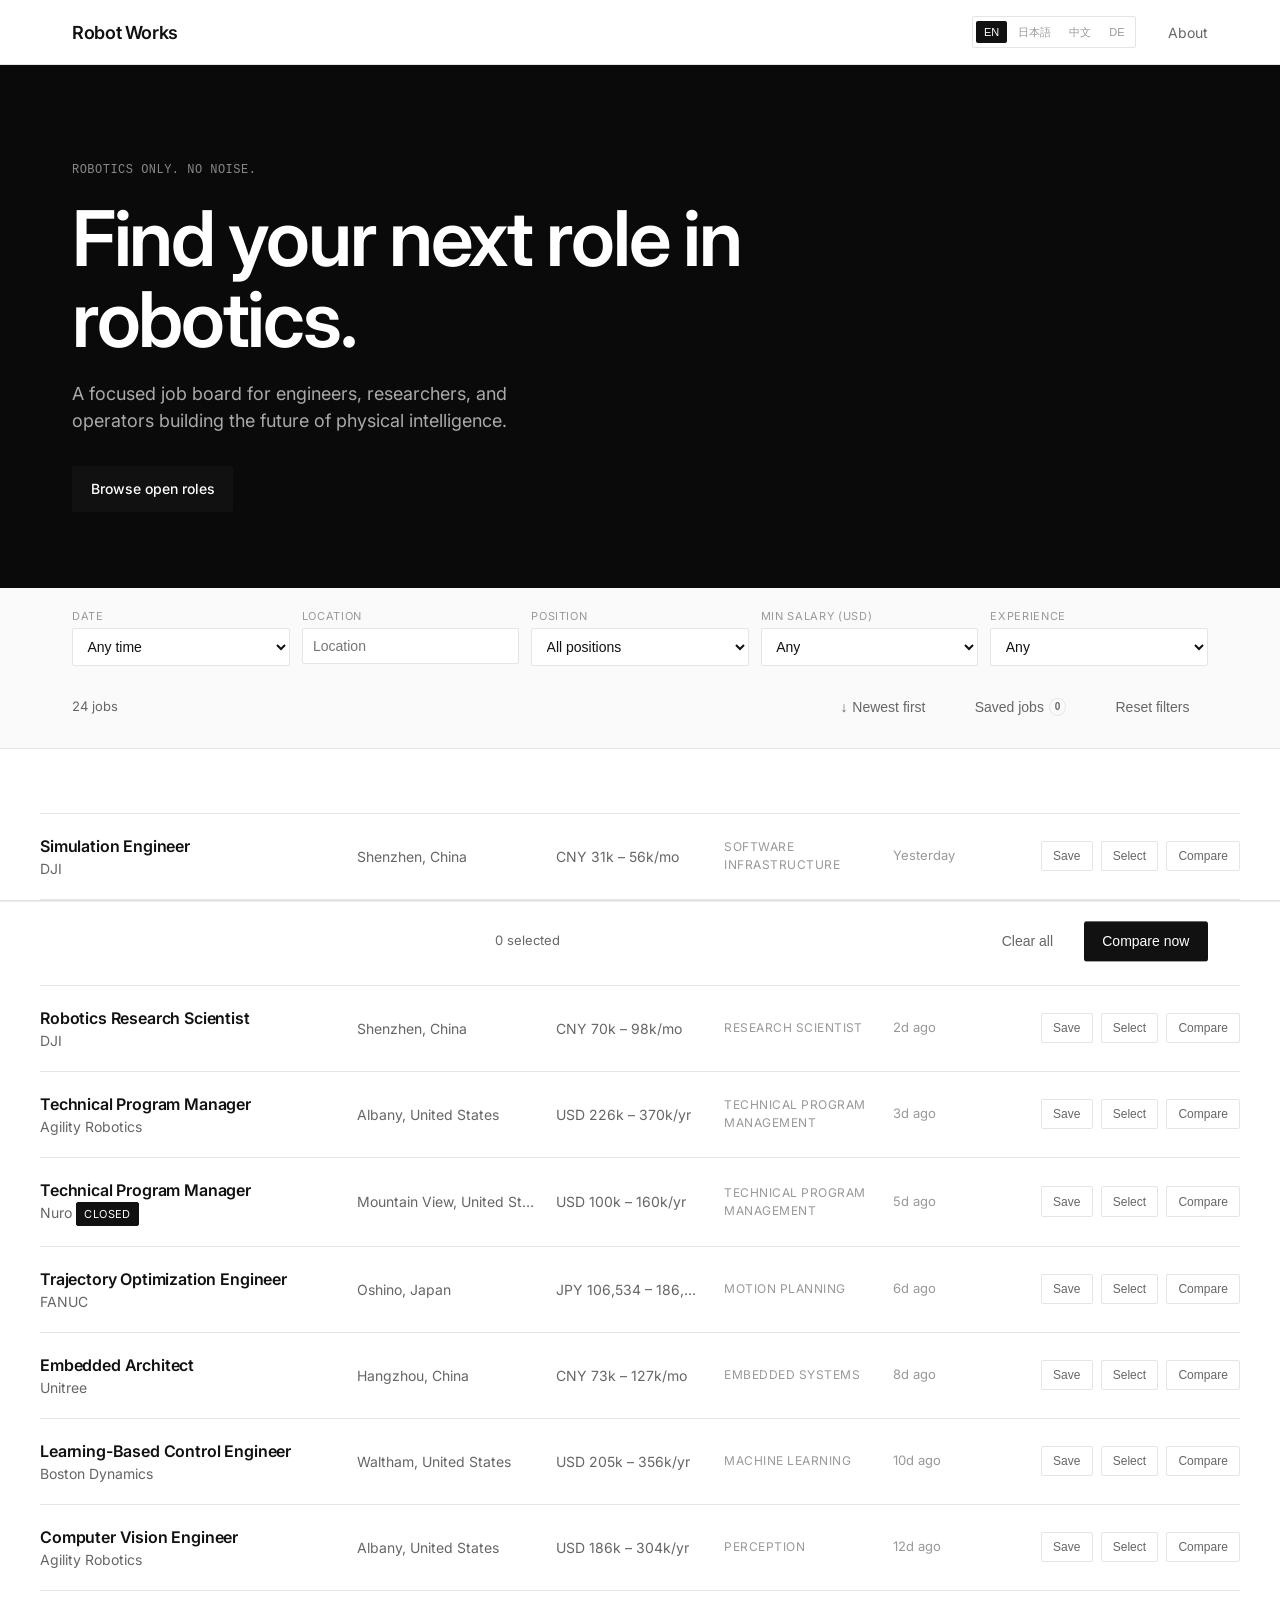
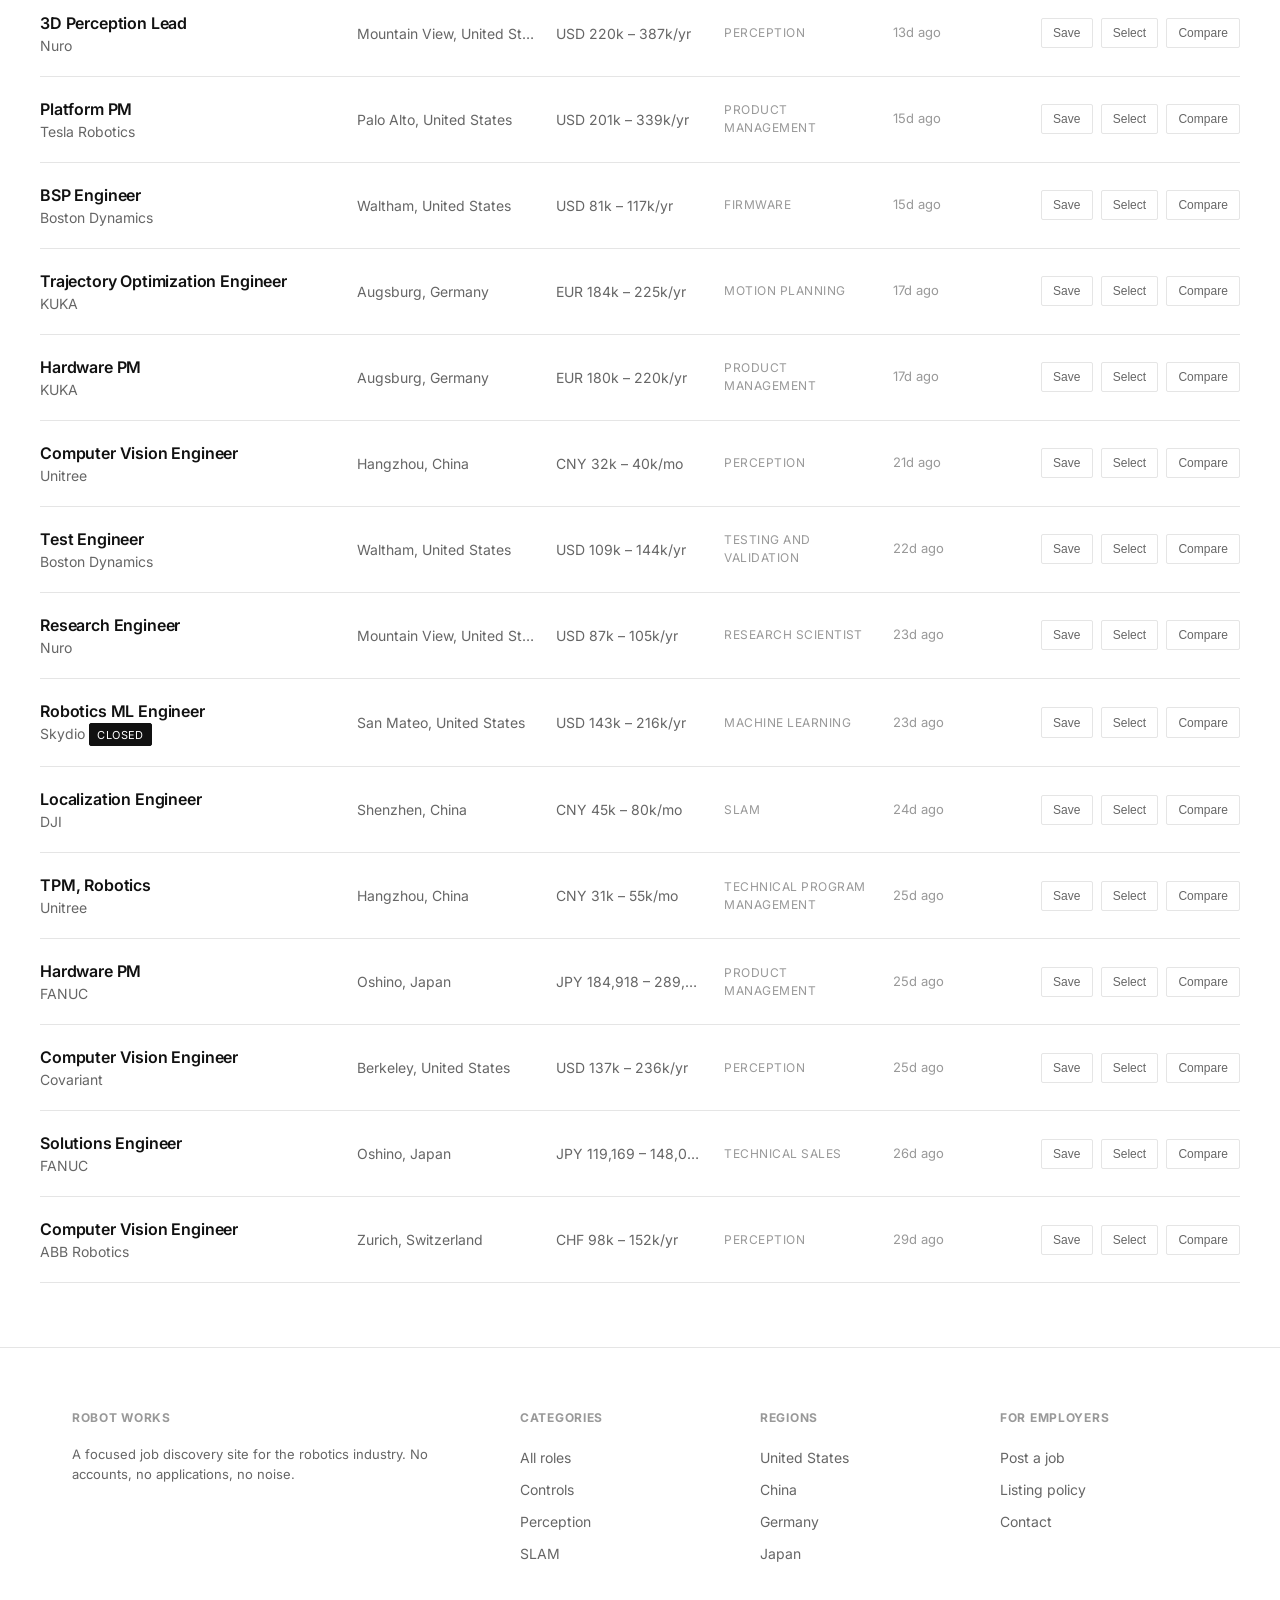
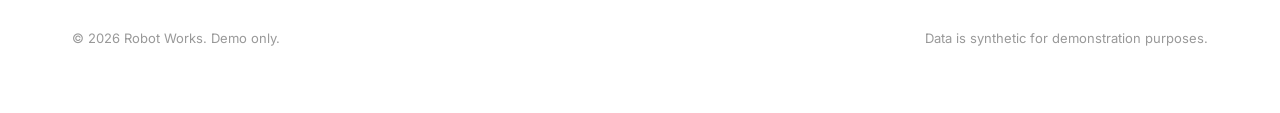
==== index.html @ b1ba4704 "Robot industry job board demo: home, detail, compare pages (EN/JA/ZH/DE)" ====
<!DOCTYPE html>
<html lang="en"><head>
  <meta charset="UTF-8">
  <meta name="viewport" content="width=device-width, initial-scale=1.0">
  <title>Robot Works — Robotics Industry Job Board</title>
  <meta name="description" content="Find and compare open roles across robotics companies and research labs.">
  <link rel="preconnect" href="https://fonts.googleapis.com">
  <link rel="preconnect" href="https://fonts.gstatic.com" crossorigin="">
  <link href="https://fonts.googleapis.com/css2?family=Inter:wght@400;500;600&amp;display=swap" rel="stylesheet">
  <link rel="stylesheet" href="css/style.css">
</head>
<body data-page="home">
  <header class="header">
    <div class="container">
      <a href="index.html" class="logo">Robot Works</a>
      <nav class="nav">
        <div class="lang-switcher">
          <button class="lang-btn active" data-lang="en">EN</button>
          <button class="lang-btn" data-lang="ja">日本語</button>
          <button class="lang-btn" data-lang="zh">中文</button>
          <button class="lang-btn" data-lang="de">DE</button>
        </div>
        <a href="compare.html" class="compare-chip hidden" id="compare-chip" title="Compare selected jobs">
          <span data-i18n="nav_compare">nav_compare</span> <span class="count">0</span>
        </a>
        <a href="#footer" class="nav-link" data-i18n="nav_about">About</a>
      </nav>
    </div>
  </header>

  <section class="hero">
    <div class="container">
      <div class="hero-content" style="position: relative;">
        <p class="hero-eyebrow text-mono" data-i18n="hero_eyebrow">hero_eyebrow</p>
        <h1 class="hero-title" data-i18n="hero_title">hero_title</h1>
        <p class="hero-body" data-i18n="hero_body">hero_body</p>
        <a href="#list" class="btn btn-primary" data-i18n="hero_cta">hero_cta</a>
      </div>
    </div>
  </section>

  <section class="search-bar">
    <div class="container">
      <div class="search-row">
        <div class="filter">
          <label for="filter-date" data-i18n="filter_date">filter_date</label>
          <select id="filter-date">
            <option value="" data-i18n="date_any">date_any</option>
            <option value="week" data-i18n="date_week">date_week</option>
            <option value="month" data-i18n="date_month">date_month</option>
          </select>
        </div>
        <div class="filter">
          <label for="filter-location" data-i18n="filter_location">filter_location</label>
          <input type="text" id="filter-location" data-i18n-ph="filter_location" placeholder="Location">
        </div>
        <div class="filter">
          <label for="filter-position" data-i18n="filter_position">filter_position</label>
          <select id="filter-position">
            <option value="" data-i18n="pos_all">pos_all</option>
            <option value="Mechanical Engineering">Mechanical Engineering</option>
            <option value="Electrical Engineering">Electrical Engineering</option>
            <option value="Embedded Systems">Embedded Systems</option>
            <option value="Firmware">Firmware</option>
            <option value="Controls">Controls</option>
            <option value="Motion Planning">Motion Planning</option>
            <option value="SLAM">SLAM</option>
            <option value="Perception">Perception</option>
            <option value="Machine Learning">Machine Learning</option>
            <option value="Software Infrastructure">Software Infrastructure</option>
            <option value="Product Management">Product Management</option>
            <option value="Technical Program Management">Technical Program Management</option>
            <option value="Operations">Operations</option>
            <option value="Testing and Validation">Testing and Validation</option>
            <option value="Technical Sales">Technical Sales</option>
            <option value="Research Scientist">Research Scientist</option>
          </select>
        </div>
        <div class="filter">
          <label for="filter-salary" data-i18n="filter_salary">filter_salary</label>
          <select id="filter-salary">
            <option value="" data-i18n="sal_any">sal_any</option>
            <option value="80000">80k+</option>
            <option value="120000">120k+</option>
            <option value="180000">180k+</option>
            <option value="220000">220k+</option>
          </select>
        </div>
        <div class="filter">
          <label for="filter-yoe" data-i18n="filter_yoe">filter_yoe</label>
          <select id="filter-yoe">
            <option value="" data-i18n="yoe_any">yoe_any</option>
            <option value="0–2" data-i18n="yoe_02">yoe_02</option>
            <option value="3–5" data-i18n="yoe_35">yoe_35</option>
            <option value="6–10" data-i18n="yoe_610">yoe_610</option>
            <option value="10+" data-i18n="yoe_10p">yoe_10p</option>
          </select>
        </div>
      </div>
      <div class="search-meta">
        <div class="active-filters">
          <span id="results-count">24 jobs</span>
          <span id="active-filter-count" class="text-tertiary"></span>
        </div>
        <div class="search-actions">
          <button class="btn btn-ghost sort-toggle" id="sort-toggle" title="Toggle sort order">
            <span id="sort-icon">↓</span> <span id="sort-label" data-i18n="sort_newest">sort_newest</span>
          </button>
          <button class="btn btn-ghost" id="saved-toggle">
            <span data-i18n="saved_toggle">saved_toggle</span> <span class="saved-count">0</span>
          </button>
          <button class="btn btn-ghost" id="reset-filters" data-i18n="reset_filters">reset_filters</button>
        </div>
      </div>
    </div>
  </section>

  <main id="list" class="container section">
    <div id="job-list" class="job-list">
    <article class="job-row" data-id="job-6">
      <div class="job-main">
        <a href="detail.html?id=job-6" class="job-title">Test Operations Lead</a>
        <div class="job-company">Unitree</div>
      </div>
      <div class="job-cell">Hangzhou, China</div>
      <div class="job-cell">CNY 68k – 89k/mo</div>
      <div class="job-category">Operations</div>
      <div class="job-date">Yesterday</div>
      <div class="job-actions">
        <button class="action-btn save-btn " data-id="job-6">Save</button>
        <button class="action-btn select-btn " data-id="job-6">Select</button>
        <button class="action-btn compare-btn" data-id="job-6">Compare</button>
      </div>
    </article>
    <article class="job-row" data-id="job-13">
      <div class="job-main">
        <a href="detail.html?id=job-13" class="job-title">Firmware Engineer</a>
        <div class="job-company">ABB Robotics</div>
      </div>
      <div class="job-cell">Zurich, Switzerland</div>
      <div class="job-cell">CHF 162k – 279k/yr</div>
      <div class="job-category">Firmware</div>
      <div class="job-date">Yesterday</div>
      <div class="job-actions">
        <button class="action-btn save-btn " data-id="job-13">Save</button>
        <button class="action-btn select-btn " data-id="job-13">Select</button>
        <button class="action-btn compare-btn" data-id="job-13">Compare</button>
      </div>
    </article>
    <article class="job-row" data-id="job-17">
      <div class="job-main">
        <a href="detail.html?id=job-17" class="job-title">MPC Engineer</a>
        <div class="job-company">Unitree</div>
      </div>
      <div class="job-cell">Hangzhou, China</div>
      <div class="job-cell">CNY 35k – 51k/mo</div>
      <div class="job-category">Controls</div>
      <div class="job-date">Yesterday</div>
      <div class="job-actions">
        <button class="action-btn save-btn " data-id="job-17">Save</button>
        <button class="action-btn select-btn " data-id="job-17">Select</button>
        <button class="action-btn compare-btn" data-id="job-17">Compare</button>
      </div>
    </article>
    <article class="job-row" data-id="job-5">
      <div class="job-main">
        <a href="detail.html?id=job-5" class="job-title">Robotics Infrastructure Engineer</a>
        <div class="job-company">Boston Dynamics</div>
      </div>
      <div class="job-cell">Waltham, United States</div>
      <div class="job-cell">USD 124k – 191k/yr</div>
      <div class="job-category">Software Infrastructure</div>
      <div class="job-date">2d ago</div>
      <div class="job-actions">
        <button class="action-btn save-btn " data-id="job-5">Save</button>
        <button class="action-btn select-btn " data-id="job-5">Select</button>
        <button class="action-btn compare-btn" data-id="job-5">Compare</button>
      </div>
    </article>
    <article class="job-row" data-id="job-2">
      <div class="job-main">
        <a href="detail.html?id=job-2" class="job-title">Technical Account Manager</a>
        <div class="job-company">Tesla Robotics</div>
      </div>
      <div class="job-cell">Palo Alto, United States</div>
      <div class="job-cell">USD 112k – 191k/yr</div>
      <div class="job-category">Technical Sales</div>
      <div class="job-date">4d ago</div>
      <div class="job-actions">
        <button class="action-btn save-btn " data-id="job-2">Save</button>
        <button class="action-btn select-btn " data-id="job-2">Select</button>
        <button class="action-btn compare-btn" data-id="job-2">Compare</button>
      </div>
    </article>
    <article class="job-row" data-id="job-15">
      <div class="job-main">
        <a href="detail.html?id=job-15" class="job-title">Motion Planning Engineer</a>
        <div class="job-company">Skydio</div>
      </div>
      <div class="job-cell">San Mateo, United States</div>
      <div class="job-cell">USD 86k – 126k/yr</div>
      <div class="job-category">Motion Planning</div>
      <div class="job-date">8d ago</div>
      <div class="job-actions">
        <button class="action-btn save-btn " data-id="job-15">Save</button>
        <button class="action-btn select-btn " data-id="job-15">Select</button>
        <button class="action-btn compare-btn" data-id="job-15">Compare</button>
      </div>
    </article>
    <article class="job-row" data-id="job-16">
      <div class="job-main">
        <a href="detail.html?id=job-16" class="job-title">Firmware Engineer</a>
        <div class="job-company">Tesla Robotics</div>
      </div>
      <div class="job-cell">Palo Alto, United States</div>
      <div class="job-cell">USD 204k – 281k/yr</div>
      <div class="job-category">Firmware</div>
      <div class="job-date">8d ago</div>
      <div class="job-actions">
        <button class="action-btn save-btn " data-id="job-16">Save</button>
        <button class="action-btn select-btn " data-id="job-16">Select</button>
        <button class="action-btn compare-btn" data-id="job-16">Compare</button>
      </div>
    </article>
    <article class="job-row" data-id="job-4">
      <div class="job-main">
        <a href="detail.html?id=job-4" class="job-title">Learning-Based Control Engineer</a>
        <div class="job-company">Skydio</div>
      </div>
      <div class="job-cell">San Mateo, United States</div>
      <div class="job-cell">USD 164k – 282k/yr</div>
      <div class="job-category">Machine Learning</div>
      <div class="job-date">9d ago</div>
      <div class="job-actions">
        <button class="action-btn save-btn " data-id="job-4">Save</button>
        <button class="action-btn select-btn " data-id="job-4">Select</button>
        <button class="action-btn compare-btn" data-id="job-4">Compare</button>
      </div>
    </article>
    <article class="job-row" data-id="job-19">
      <div class="job-main">
        <a href="detail.html?id=job-19" class="job-title">Actuator Engineer</a>
        <div class="job-company">FANUC</div>
      </div>
      <div class="job-cell">Oshino, Japan</div>
      <div class="job-cell">JPY 159,486 – 200,849/yr</div>
      <div class="job-category">Mechanical Engineering</div>
      <div class="job-date">10d ago</div>
      <div class="job-actions">
        <button class="action-btn save-btn " data-id="job-19">Save</button>
        <button class="action-btn select-btn " data-id="job-19">Select</button>
        <button class="action-btn compare-btn" data-id="job-19">Compare</button>
      </div>
    </article>
    <article class="job-row" data-id="job-1">
      <div class="job-main">
        <a href="detail.html?id=job-1" class="job-title">Power Electronics Engineer</a>
        <div class="job-company">DJI</div>
      </div>
      <div class="job-cell">Shenzhen, China</div>
      <div class="job-cell">CNY 48k – 75k/mo</div>
      <div class="job-category">Electrical Engineering</div>
      <div class="job-date">11d ago</div>
      <div class="job-actions">
        <button class="action-btn save-btn " data-id="job-1">Save</button>
        <button class="action-btn select-btn " data-id="job-1">Select</button>
        <button class="action-btn compare-btn" data-id="job-1">Compare</button>
      </div>
    </article>
    <article class="job-row" data-id="job-11">
      <div class="job-main">
        <a href="detail.html?id=job-11" class="job-title">RTOS Engineer</a>
        <div class="job-company">Tesla Robotics</div>
      </div>
      <div class="job-cell">Palo Alto, United States</div>
      <div class="job-cell">USD 225k – 289k/yr</div>
      <div class="job-category">Embedded Systems</div>
      <div class="job-date">11d ago</div>
      <div class="job-actions">
        <button class="action-btn save-btn " data-id="job-11">Save</button>
        <button class="action-btn select-btn " data-id="job-11">Select</button>
        <button class="action-btn compare-btn" data-id="job-11">Compare</button>
      </div>
    </article>
    <article class="job-row" data-id="job-12">
      <div class="job-main">
        <a href="detail.html?id=job-12" class="job-title">TPM, Robotics</a>
        <div class="job-company">ABB Robotics</div>
      </div>
      <div class="job-cell">Zurich, Switzerland</div>
      <div class="job-cell">CHF 109k – 167k/yr</div>
      <div class="job-category">Technical Program Management</div>
      <div class="job-date">11d ago</div>
      <div class="job-actions">
        <button class="action-btn save-btn " data-id="job-12">Save</button>
        <button class="action-btn select-btn " data-id="job-12">Select</button>
        <button class="action-btn compare-btn" data-id="job-12">Compare</button>
      </div>
    </article>
    <article class="job-row" data-id="job-8">
      <div class="job-main">
        <a href="detail.html?id=job-8" class="job-title">Solutions Engineer</a>
        <div class="job-company">Tesla Robotics</div>
      </div>
      <div class="job-cell">Palo Alto, United States</div>
      <div class="job-cell">USD 150k – 224k/yr</div>
      <div class="job-category">Technical Sales</div>
      <div class="job-date">12d ago</div>
      <div class="job-actions">
        <button class="action-btn save-btn " data-id="job-8">Save</button>
        <button class="action-btn select-btn " data-id="job-8">Select</button>
        <button class="action-btn compare-btn" data-id="job-8">Compare</button>
      </div>
    </article>
    <article class="job-row" data-id="job-18">
      <div class="job-main">
        <a href="detail.html?id=job-18" class="job-title">Firmware Engineer</a>
        <div class="job-company">Tesla Robotics</div>
      </div>
      <div class="job-cell">Palo Alto, United States</div>
      <div class="job-cell">USD 173k – 255k/yr</div>
      <div class="job-category">Firmware</div>
      <div class="job-date">16d ago</div>
      <div class="job-actions">
        <button class="action-btn save-btn " data-id="job-18">Save</button>
        <button class="action-btn select-btn " data-id="job-18">Select</button>
        <button class="action-btn compare-btn" data-id="job-18">Compare</button>
      </div>
    </article>
    <article class="job-row" data-id="job-3">
      <div class="job-main">
        <a href="detail.html?id=job-3" class="job-title">Motion Planning Engineer</a>
        <div class="job-company">Boston Dynamics</div>
      </div>
      <div class="job-cell">Waltham, United States</div>
      <div class="job-cell">USD 210k – 321k/yr</div>
      <div class="job-category">Motion Planning</div>
      <div class="job-date">18d ago</div>
      <div class="job-actions">
        <button class="action-btn save-btn " data-id="job-3">Save</button>
        <button class="action-btn select-btn " data-id="job-3">Select</button>
        <button class="action-btn compare-btn" data-id="job-3">Compare</button>
      </div>
    </article>
    <article class="job-row" data-id="job-24">
      <div class="job-main">
        <a href="detail.html?id=job-24" class="job-title">Test Engineer</a>
        <div class="job-company">Boston Dynamics</div>
      </div>
      <div class="job-cell">Waltham, United States</div>
      <div class="job-cell">USD 231k – 349k/yr</div>
      <div class="job-category">Testing and Validation</div>
      <div class="job-date">18d ago</div>
      <div class="job-actions">
        <button class="action-btn save-btn " data-id="job-24">Save</button>
        <button class="action-btn select-btn " data-id="job-24">Select</button>
        <button class="action-btn compare-btn" data-id="job-24">Compare</button>
      </div>
    </article>
    <article class="job-row" data-id="job-9">
      <div class="job-main">
        <a href="detail.html?id=job-9" class="job-title">Simulation Engineer</a>
        <div class="job-company">DJI</div>
      </div>
      <div class="job-cell">Shenzhen, China</div>
      <div class="job-cell">CNY 66k – 95k/mo</div>
      <div class="job-category">Software Infrastructure</div>
      <div class="job-date">20d ago</div>
      <div class="job-actions">
        <button class="action-btn save-btn " data-id="job-9">Save</button>
        <button class="action-btn select-btn " data-id="job-9">Select</button>
        <button class="action-btn compare-btn" data-id="job-9">Compare</button>
      </div>
    </article>
    <article class="job-row" data-id="job-10">
      <div class="job-main">
        <a href="detail.html?id=job-10" class="job-title">TPM, Robotics</a>
        <div class="job-company">KUKA</div>
      </div>
      <div class="job-cell">Augsburg, Germany</div>
      <div class="job-cell">EUR 214k – 328k/yr</div>
      <div class="job-category">Technical Program Management</div>
      <div class="job-date">20d ago</div>
      <div class="job-actions">
        <button class="action-btn save-btn " data-id="job-10">Save</button>
        <button class="action-btn select-btn " data-id="job-10">Select</button>
        <button class="action-btn compare-btn" data-id="job-10">Compare</button>
      </div>
    </article>
    <article class="job-row" data-id="job-7">
      <div class="job-main">
        <a href="detail.html?id=job-7" class="job-title">Power Electronics Engineer</a>
        <div class="job-company">Covariant</div>
      </div>
      <div class="job-cell">Berkeley, United States</div>
      <div class="job-cell">USD 106k – 132k/yr</div>
      <div class="job-category">Electrical Engineering</div>
      <div class="job-date">22d ago</div>
      <div class="job-actions">
        <button class="action-btn save-btn " data-id="job-7">Save</button>
        <button class="action-btn select-btn " data-id="job-7">Select</button>
        <button class="action-btn compare-btn" data-id="job-7">Compare</button>
      </div>
    </article>
    <article class="job-row" data-id="job-23">
      <div class="job-main">
        <a href="detail.html?id=job-23" class="job-title">Electrical Engineer</a>
        <div class="job-company">Figure AI</div>
      </div>
      <div class="job-cell">Sunnyvale, United States</div>
      <div class="job-cell">USD 203k – 279k/yr</div>
      <div class="job-category">Electrical Engineering</div>
      <div class="job-date">22d ago</div>
      <div class="job-actions">
        <button class="action-btn save-btn " data-id="job-23">Save</button>
        <button class="action-btn select-btn " data-id="job-23">Select</button>
        <button class="action-btn compare-btn" data-id="job-23">Compare</button>
      </div>
    </article>
    <article class="job-row" data-id="job-14">
      <div class="job-main">
        <a href="detail.html?id=job-14" class="job-title">Electrical Engineer</a>
        <div class="job-company">Nuro</div>
      </div>
      <div class="job-cell">Mountain View, United States</div>
      <div class="job-cell">USD 94k – 124k/yr</div>
      <div class="job-category">Electrical Engineering</div>
      <div class="job-date">25d ago</div>
      <div class="job-actions">
        <button class="action-btn save-btn " data-id="job-14">Save</button>
        <button class="action-btn select-btn " data-id="job-14">Select</button>
        <button class="action-btn compare-btn" data-id="job-14">Compare</button>
      </div>
    </article>
    <article class="job-row" data-id="job-21">
      <div class="job-main">
        <a href="detail.html?id=job-21" class="job-title">Test Engineer</a>
        <div class="job-company">Skydio</div>
      </div>
      <div class="job-cell">San Mateo, United States</div>
      <div class="job-cell">USD 155k – 222k/yr</div>
      <div class="job-category">Testing and Validation</div>
      <div class="job-date">25d ago</div>
      <div class="job-actions">
        <button class="action-btn save-btn " data-id="job-21">Save</button>
        <button class="action-btn select-btn " data-id="job-21">Select</button>
        <button class="action-btn compare-btn" data-id="job-21">Compare</button>
      </div>
    </article>
    <article class="job-row" data-id="job-22">
      <div class="job-main">
        <a href="detail.html?id=job-22" class="job-title">Path Planning Lead</a>
        <div class="job-company">Unitree</div>
      </div>
      <div class="job-cell">Hangzhou, China</div>
      <div class="job-cell">CNY 78k – 120k/mo</div>
      <div class="job-category">Motion Planning</div>
      <div class="job-date">27d ago</div>
      <div class="job-actions">
        <button class="action-btn save-btn " data-id="job-22">Save</button>
        <button class="action-btn select-btn " data-id="job-22">Select</button>
        <button class="action-btn compare-btn" data-id="job-22">Compare</button>
      </div>
    </article>
    <article class="job-row" data-id="job-20">
      <div class="job-main">
        <a href="detail.html?id=job-20" class="job-title">Robotics ML Engineer</a>
        <div class="job-company">ABB Robotics <span class="badge badge-closed">Closed</span></div>
      </div>
      <div class="job-cell">Zurich, Switzerland</div>
      <div class="job-cell">CHF 108k – 183k/yr</div>
      <div class="job-category">Machine Learning</div>
      <div class="job-date">29d ago</div>
      <div class="job-actions">
        <button class="action-btn save-btn " data-id="job-20">Save</button>
        <button class="action-btn select-btn " data-id="job-20">Select</button>
        <button class="action-btn compare-btn" data-id="job-20">Compare</button>
      </div>
    </article></div>
  </main>

  <button class="back-to-top visible" id="back-to-top" data-i18n="back_to_top" title="Back to top" style="font-size: 12px;">back_to_top</button>

  <div class="compare-bar" id="compare-bar">
    <div class="container">
      <div class="compare-thumbs"></div>
      <span class="compare-count text-small text-secondary">0 selected</span>
      <div class="compare-bar-actions">
        <button class="btn btn-ghost compare-clear" data-i18n="compare_clear">compare_clear</button>
        <button class="btn btn-primary compare-open" data-i18n="compare_open">compare_open</button>
      </div>
    </div>
  </div>

  <footer class="footer" id="footer">
    <div class="container">
      <div class="footer-grid">
        <div class="footer-col">
          <h4>Robot Works</h4>
          <p class="text-secondary text-small" data-i18n="footer_about">footer_about</p>
        </div>
        <div class="footer-col">
          <h4 data-i18n="footer_categories">footer_categories</h4>
          <ul>
            <li><a href="index.html" data-i18n="footer_allroles" style="position: relative;">footer_allroles</a></li>
            <li><a href="?position=Controls">Controls</a></li>
            <li><a href="?position=Perception">Perception</a></li>
            <li><a href="?position=SLAM">SLAM</a></li>
          </ul>
        </div>
        <div class="footer-col">
          <h4 data-i18n="footer_regions">footer_regions</h4>
          <ul>
            <li><a href="?location=United%20States">United States</a></li>
            <li><a href="?location=China">China</a></li>
            <li><a href="?location=Germany">Germany</a></li>
            <li><a href="?location=Japan">Japan</a></li>
          </ul>
        </div>
        <div class="footer-col">
          <h4 data-i18n="footer_employers">footer_employers</h4>
          <ul>
            <li><a href="mailto:hello@robotworks.example.com" data-i18n="footer_postjob">footer_postjob</a></li>
            <li><a href="#" data-i18n="footer_policy">footer_policy</a></li>
            <li><a href="#" data-i18n="footer_contact">footer_contact</a></li>
          </ul>
        </div>
      </div>
      <div class="footer-bottom" style="position: relative;">
        <span data-i18n="footer_demo">footer_demo</span>
        <span data-i18n="footer_data">footer_data</span>
      </div>
    </div>
  </footer>

  <script src="js/app.js"></script>



</body></html>
---- css/style.css ----
/* Robot Industry Job Board — Figure AI inspired, black/white/gray minimal */

:root {
  --bg: #ffffff;
  --surface: #fafafa;
  --ink: #111111;
  --ink-secondary: #666666;
  --ink-tertiary: #999999;
  --border: #e5e5e5;
  --border-strong: #d0d0d0;
  --radius: 2px;
  --max-width: 1200px;
  --space-xs: 0.5rem;
  --space-sm: 0.75rem;
  --space-md: 1.25rem;
  --space-lg: 2rem;
  --space-xl: 4rem;
  --space-2xl: 6rem;
}

* {
  box-sizing: border-box;
  margin: 0;
  padding: 0;
}

html {
  scroll-behavior: smooth;
}

body {
  font-family: Inter, -apple-system, BlinkMacSystemFont, "Segoe UI", Roboto, sans-serif;
  background: var(--bg);
  color: var(--ink);
  line-height: 1.5;
  -webkit-font-smoothing: antialiased;
}

a {
  color: inherit;
  text-decoration: none;
}

img {
  max-width: 100%;
  display: block;
}

/* Typography */

h1, h2, h3, h4 {
  letter-spacing: -0.03em;
  line-height: 1.05;
}

.text-secondary { color: var(--ink-secondary); }
.text-tertiary { color: var(--ink-tertiary); }
.text-small { font-size: 0.8125rem; }
.text-mono {
  font-family: "SF Mono", Monaco, "Courier New", monospace;
  font-size: 0.75rem;
  letter-spacing: 0.04em;
  text-transform: uppercase;
}

/* Layout */

.container {
  width: 100%;
  max-width: var(--max-width);
  margin: 0 auto;
  padding: 0 var(--space-lg);
}

.section {
  padding: var(--space-xl) 0;
}

.divider {
  height: 1px;
  background: var(--border);
  border: none;
}

/* Header */

.header {
  position: sticky;
  top: 0;
  z-index: 50;
  background: rgba(255, 255, 255, 0.92);
  backdrop-filter: blur(8px);
  border-bottom: 1px solid var(--border);
}

.header .container {
  display: flex;
  align-items: center;
  justify-content: space-between;
  height: 64px;
}

.logo {
  font-size: 1.125rem;
  font-weight: 600;
  letter-spacing: -0.02em;
}

.nav {
  display: flex;
  align-items: center;
  gap: var(--space-lg);
}

.nav-link {
  font-size: 0.875rem;
  color: var(--ink-secondary);
  transition: color 0.15s ease;
}

.nav-link:hover {
  color: var(--ink);
}

.compare-chip {
  display: inline-flex;
  align-items: center;
  gap: 0.35rem;
  padding: 0.35rem 0.7rem;
  border: 1px solid var(--border-strong);
  border-radius: 999px;
  font-size: 0.8125rem;
  font-weight: 500;
}

.compare-chip .count {
  display: inline-flex;
  align-items: center;
  justify-content: center;
  min-width: 1.25rem;
  height: 1.25rem;
  background: var(--ink);
  color: var(--bg);
  border-radius: 999px;
  font-size: 0.6875rem;
}

/* Hero */

.hero {
  background: #0a0a0a;
  color: #fff;
  padding: var(--space-2xl) 0 calc(var(--space-2xl) - var(--space-md));
}

.hero-content {
  max-width: 720px;
}

.hero-eyebrow {
  color: #888;
  margin-bottom: var(--space-md);
}

.hero-title {
  font-size: clamp(2.5rem, 6vw, 5rem);
  font-weight: 600;
  margin-bottom: var(--space-md);
}

.hero-body {
  font-size: 1.125rem;
  color: #aaa;
  max-width: 520px;
  margin-bottom: var(--space-lg);
}

/* Buttons */

.btn {
  display: inline-flex;
  align-items: center;
  justify-content: center;
  gap: 0.4rem;
  padding: 0.7rem 1.1rem;
  font-size: 0.875rem;
  font-weight: 500;
  border-radius: var(--radius);
  border: 1px solid transparent;
  cursor: pointer;
  transition: all 0.15s ease;
  background: transparent;
  color: var(--ink);
}

.btn-primary {
  background: var(--ink);
  color: var(--bg);
  border-color: var(--ink);
}

.btn-primary:hover {
  background: #333;
  border-color: #333;
}

.btn-outline {
  border-color: var(--border-strong);
}

.btn-outline:hover {
  border-color: var(--ink);
}

.btn-outline.active {
  background: var(--ink);
  color: var(--bg);
  border-color: var(--ink);
}

.btn-outline.active:hover {
  background: #333;
  border-color: #333;
}

.btn-ghost {
  color: var(--ink-secondary);
}

.btn-ghost:hover {
  color: var(--ink);
}

.btn-icon {
  padding: 0.5rem;
}

/* Language switcher */

.lang-switcher {
  display: flex;
  align-items: center;
  gap: 0.15rem;
  padding: 0.15rem;
  border: 1px solid var(--border);
  border-radius: var(--radius);
}

.lang-btn {
  padding: 0.3rem 0.5rem;
  font-size: 0.6875rem;
  font-weight: 500;
  border: none;
  border-radius: var(--radius);
  background: transparent;
  color: var(--ink-tertiary);
  cursor: pointer;
  transition: all 0.12s ease;
}

.lang-btn:hover {
  color: var(--ink);
}

.lang-btn.active {
  background: var(--ink);
  color: var(--bg);
}

/* Search actions */

.search-actions {
  display: flex;
  align-items: center;
  gap: var(--space-sm);
}

.sort-toggle {
  display: inline-flex;
  align-items: center;
  gap: 0.3rem;
}

#sort-icon {
  font-size: 0.875rem;
  font-weight: 600;
}

#saved-toggle {
  display: inline-flex;
  align-items: center;
  gap: 0.3rem;
}

.saved-count {
  display: inline-flex;
  align-items: center;
  justify-content: center;
  min-width: 1.1rem;
  height: 1.1rem;
  padding: 0 0.25rem;
  background: var(--surface);
  border: 1px solid var(--border);
  border-radius: 999px;
  font-size: 0.625rem;
  font-weight: 600;
}

#saved-toggle.active {
  color: var(--ink);
}

#saved-toggle.active .saved-count {
  background: var(--ink);
  color: var(--bg);
  border-color: var(--ink);
}

/* Search bar */

.search-bar {
  background: var(--surface);
  border-bottom: 1px solid var(--border);
  padding: var(--space-md) 0;
  position: sticky;
  top: 64px;
  z-index: 40;
}

.search-row {
  display: grid;
  grid-template-columns: repeat(5, 1fr);
  gap: var(--space-sm);
}

.filter {
  display: flex;
  flex-direction: column;
  gap: 0.25rem;
}

.filter label {
  font-size: 0.6875rem;
  text-transform: uppercase;
  letter-spacing: 0.06em;
  color: var(--ink-tertiary);
}

.filter input,
.filter select {
  width: 100%;
  padding: 0.55rem 0.65rem;
  font-size: 0.875rem;
  border: 1px solid var(--border);
  border-radius: var(--radius);
  background: var(--bg);
  color: var(--ink);
  outline: none;
}

.filter input:focus,
.filter select:focus {
  border-color: var(--ink);
}

.search-meta {
  display: flex;
  align-items: center;
  justify-content: space-between;
  margin-top: var(--space-md);
  font-size: 0.8125rem;
  color: var(--ink-secondary);
}

.active-filters {
  display: flex;
  align-items: center;
  gap: var(--space-sm);
}

/* Job list */

.results-header {
  display: flex;
  align-items: baseline;
  justify-content: space-between;
  padding: var(--space-lg) 0 var(--space-md);
}

.results-count {
  font-size: 0.875rem;
  color: var(--ink-secondary);
}

.job-list {
  border-top: 1px solid var(--border);
}

.job-row {
  display: grid;
  grid-template-columns: 2fr 1.2fr 1fr 1fr 0.8fr 1.4fr;
  align-items: center;
  gap: var(--space-md);
  padding: var(--space-md) 0;
  border-bottom: 1px solid var(--border);
  transition: background 0.12s ease;
}

.job-row:hover {
  background: var(--surface);
}

.job-main {
  min-width: 0;
}

.job-title {
  font-size: 1rem;
  font-weight: 600;
  letter-spacing: -0.01em;
  margin-bottom: 0.15rem;
  white-space: nowrap;
  overflow: hidden;
  text-overflow: ellipsis;
}

.job-title:hover {
  text-decoration: underline;
  text-underline-offset: 3px;
}

.job-company {
  font-size: 0.875rem;
  color: var(--ink-secondary);
}

.job-cell {
  font-size: 0.875rem;
  color: var(--ink-secondary);
  white-space: nowrap;
  overflow: hidden;
  text-overflow: ellipsis;
}

.job-category {
  font-size: 0.75rem;
  text-transform: uppercase;
  letter-spacing: 0.04em;
  color: var(--ink-tertiary);
}

.job-date {
  font-size: 0.8125rem;
  color: var(--ink-tertiary);
}

.job-actions {
  display: flex;
  align-items: center;
  justify-content: flex-end;
  gap: var(--space-xs);
}

.action-btn {
  display: inline-flex;
  align-items: center;
  justify-content: center;
  padding: 0.45rem 0.7rem;
  font-size: 0.75rem;
  font-weight: 500;
  border: 1px solid var(--border);
  border-radius: var(--radius);
  background: var(--bg);
  color: var(--ink-secondary);
  cursor: pointer;
  transition: all 0.12s ease;
}

.action-btn:hover {
  border-color: var(--ink);
  color: var(--ink);
}

.action-btn.active {
  background: var(--ink);
  color: var(--bg);
  border-color: var(--ink);
}

.badge {
  display: inline-flex;
  align-items: center;
  padding: 0.15rem 0.45rem;
  font-size: 0.6875rem;
  text-transform: uppercase;
  letter-spacing: 0.04em;
  border: 1px solid var(--border);
  border-radius: var(--radius);
  color: var(--ink-tertiary);
}

.badge-closed {
  color: #fff;
  background: var(--ink);
  border-color: var(--ink);
}

/* Empty state */

.empty-state {
  padding: var(--space-2xl) 0;
  text-align: center;
}

.empty-state h3 {
  font-size: 1.25rem;
  margin-bottom: var(--space-sm);
}

.empty-state p {
  color: var(--ink-secondary);
  margin-bottom: var(--space-md);
}

/* Back to top */

.back-to-top {
  position: fixed;
  bottom: 1.5rem;
  right: 1.5rem;
  z-index: 45;
  width: 40px;
  height: 40px;
  display: flex;
  align-items: center;
  justify-content: center;
  font-size: 1.125rem;
  font-weight: 600;
  border: 1px solid var(--border-strong);
  border-radius: var(--radius);
  background: var(--bg);
  color: var(--ink-secondary);
  cursor: pointer;
  opacity: 0;
  pointer-events: none;
  transition: all 0.2s ease;
}

.back-to-top.visible {
  opacity: 1;
  pointer-events: auto;
}

.back-to-top:hover {
  background: var(--ink);
  color: var(--bg);
  border-color: var(--ink);
}

/* Compare bar */

.compare-bar {
  position: fixed;
  left: 0;
  right: 0;
  bottom: 0;
  z-index: 60;
  background: var(--bg);
  border-top: 1px solid var(--border-strong);
  padding: var(--space-md) 0;
  transform: translateY(100%);
  transition: transform 0.25s ease;
}

.compare-bar.visible {
  transform: translateY(0);
}

.compare-bar .container {
  display: flex;
  align-items: center;
  justify-content: space-between;
  gap: var(--space-md);
}

.compare-thumbs {
  display: flex;
  align-items: center;
  gap: var(--space-xs);
}

.thumb {
  width: 40px;
  height: 40px;
  border-radius: var(--radius);
  background: var(--surface);
  border: 1px solid var(--border);
  display: flex;
  align-items: center;
  justify-content: center;
  font-size: 0.6875rem;
  font-weight: 600;
  color: var(--ink-secondary);
}

.compare-bar-actions {
  display: flex;
  align-items: center;
  gap: var(--space-sm);
}

/* Footer */

.footer {
  border-top: 1px solid var(--border);
  padding: var(--space-xl) 0;
  margin-bottom: 0;
}

.footer-grid {
  display: grid;
  grid-template-columns: 2fr repeat(3, 1fr);
  gap: var(--space-lg);
  margin-bottom: var(--space-xl);
}

.footer-col h4 {
  font-size: 0.75rem;
  text-transform: uppercase;
  letter-spacing: 0.06em;
  color: var(--ink-tertiary);
  margin-bottom: var(--space-md);
}

.footer-col ul {
  list-style: none;
}

.footer-col li + li {
  margin-top: var(--space-xs);
}

.footer-col a {
  font-size: 0.875rem;
  color: var(--ink-secondary);
  transition: color 0.15s ease;
}

.footer-col a:hover {
  color: var(--ink);
}

.footer-bottom {
  display: flex;
  align-items: center;
  justify-content: space-between;
  font-size: 0.8125rem;
  color: var(--ink-tertiary);
}

/* Detail page */

.page-header {
  padding: var(--space-lg) 0;
  border-bottom: 1px solid var(--border);
}

.detail-back-btn {
  margin-bottom: var(--space-md);
}

.back-link {
  display: inline-flex;
  align-items: center;
  gap: 0.35rem;
  font-size: 0.875rem;
  color: var(--ink-secondary);
  margin-bottom: var(--space-md);
}

.back-link:hover {
  color: var(--ink);
}

.detail-title {
  font-size: clamp(1.75rem, 4vw, 3rem);
  font-weight: 600;
  margin-bottom: var(--space-sm);
}

.detail-company {
  font-size: 1.125rem;
  color: var(--ink-secondary);
}

.detail-meta {
  display: flex;
  flex-wrap: wrap;
  gap: var(--space-md);
  margin-top: var(--space-md);
}

.detail-meta-item {
  font-size: 0.875rem;
  color: var(--ink-secondary);
}

.detail-body {
  padding: var(--space-xl) 0;
}

.detail-grid {
  display: grid;
  grid-template-columns: 2fr 1fr;
  gap: var(--space-xl);
}

.detail-description h3 {
  font-size: 1rem;
  font-weight: 600;
  margin-bottom: var(--space-md);
}

.detail-description p {
  color: var(--ink-secondary);
  margin-bottom: var(--space-md);
  max-width: 65ch;
}

.detail-description ul {
  list-style: disc;
  padding-left: 1.25rem;
  color: var(--ink-secondary);
  margin-bottom: var(--space-md);
}

.detail-description li + li {
  margin-top: 0.4rem;
}

.detail-sidebar {
  position: sticky;
  top: 100px;
  align-self: start;
}

.sidebar-card {
  border: 1px solid var(--border);
  padding: var(--space-md);
  margin-bottom: var(--space-md);
}

.sidebar-card h4 {
  font-size: 0.75rem;
  text-transform: uppercase;
  letter-spacing: 0.06em;
  color: var(--ink-tertiary);
  margin-bottom: var(--space-sm);
}

.sidebar-card .value {
  font-size: 1rem;
  font-weight: 500;
}

.apply-source {
  font-size: 0.75rem;
  color: var(--ink-tertiary);
  word-break: break-all;
  margin-top: var(--space-xs);
}

.related-jobs {
  padding: var(--space-xl) 0;
  border-top: 1px solid var(--border);
}

.related-jobs h3 {
  font-size: 1rem;
  font-weight: 600;
  margin-bottom: var(--space-md);
}

/* Compare page */

.compare-header {
  display: flex;
  align-items: center;
  justify-content: space-between;
  padding: var(--space-lg) 0 var(--space-md);
}

.compare-title {
  font-size: clamp(1.5rem, 3vw, 2.25rem);
  font-weight: 600;
}

.compare-table-wrap {
  overflow-x: auto;
  border-top: 1px solid var(--border);
  border-bottom: 1px solid var(--border);
}

.compare-table {
  width: 100%;
  min-width: 800px;
  border-collapse: collapse;
}

.compare-table th,
.compare-table td {
  padding: var(--space-md);
  text-align: left;
  border-bottom: 1px solid var(--border);
  vertical-align: top;
}

.compare-table th {
  font-weight: 500;
  background: var(--surface);
  min-width: 180px;
}

.compare-table td {
  min-width: 200px;
  border-left: 1px solid var(--border);
}

.compare-table tr:last-child th,
.compare-table tr:last-child td {
  border-bottom: none;
}

.compare-job-head {
  position: relative;
}

.compare-job-head h3 {
  font-size: 1rem;
  font-weight: 600;
  margin-bottom: 0.2rem;
}

.compare-job-head p {
  font-size: 0.8125rem;
  color: var(--ink-secondary);
}

.remove-job {
  position: absolute;
  top: 0;
  right: 0;
  width: 22px;
  height: 22px;
  display: flex;
  align-items: center;
  justify-content: center;
  border: 1px solid var(--border);
  border-radius: var(--radius);
  background: var(--bg);
  color: var(--ink-tertiary);
  cursor: pointer;
  font-size: 0.875rem;
}

.remove-job:hover {
  border-color: var(--ink);
  color: var(--ink);
}

.compare-apply {
  display: inline-block;
  margin-top: 0.5rem;
  padding: 0.4rem 0.75rem;
  font-size: 0.75rem;
  font-weight: 500;
  background: var(--ink);
  color: var(--bg);
  border-radius: var(--radius);
  transition: background 0.12s ease;
}

.compare-apply:hover {
  background: #333;
}

.tag-list {
  display: flex;
  flex-wrap: wrap;
  gap: 0.35rem;
}

.compare-empty {
  padding: var(--space-2xl) 0;
  text-align: center;
}

.compare-empty h3 {
  font-size: 1.25rem;
  margin-bottom: var(--space-sm);
}

.compare-empty p {
  color: var(--ink-secondary);
  margin-bottom: var(--space-md);
}

/* Utilities */

.hidden {
  display: none !important;
}

.mt-md { margin-top: var(--space-md); }
.mt-lg { margin-top: var(--space-lg); }

/* Responsive */

@media (max-width: 900px) {
  .search-row {
    grid-template-columns: 1fr 1fr;
  }

  .job-row {
    grid-template-columns: 1fr auto;
    gap: var(--space-sm);
    padding: var(--space-md) 0;
  }

  .job-cell,
  .job-category,
  .job-date {
    display: none;
  }

  .job-actions {
    grid-column: 2;
    grid-row: 1;
  }

  .detail-grid {
    grid-template-columns: 1fr;
  }

  .detail-sidebar {
    position: static;
  }

  .footer-grid {
    grid-template-columns: 1fr 1fr;
  }
}

@media (max-width: 600px) {
  .search-row {
    grid-template-columns: 1fr;
  }

  .hero-title {
    font-size: 2.25rem;
  }

  .compare-bar .container {
    flex-direction: column;
    align-items: stretch;
  }

  .footer-grid {
    grid-template-columns: 1fr;
  }

  .footer-bottom {
    flex-direction: column;
    align-items: flex-start;
    gap: var(--space-xs);
  }

  .search-actions {
    flex-wrap: wrap;
    gap: var(--space-xs);
  }

  .nav .lang-switcher {
    display: none;
  }
}
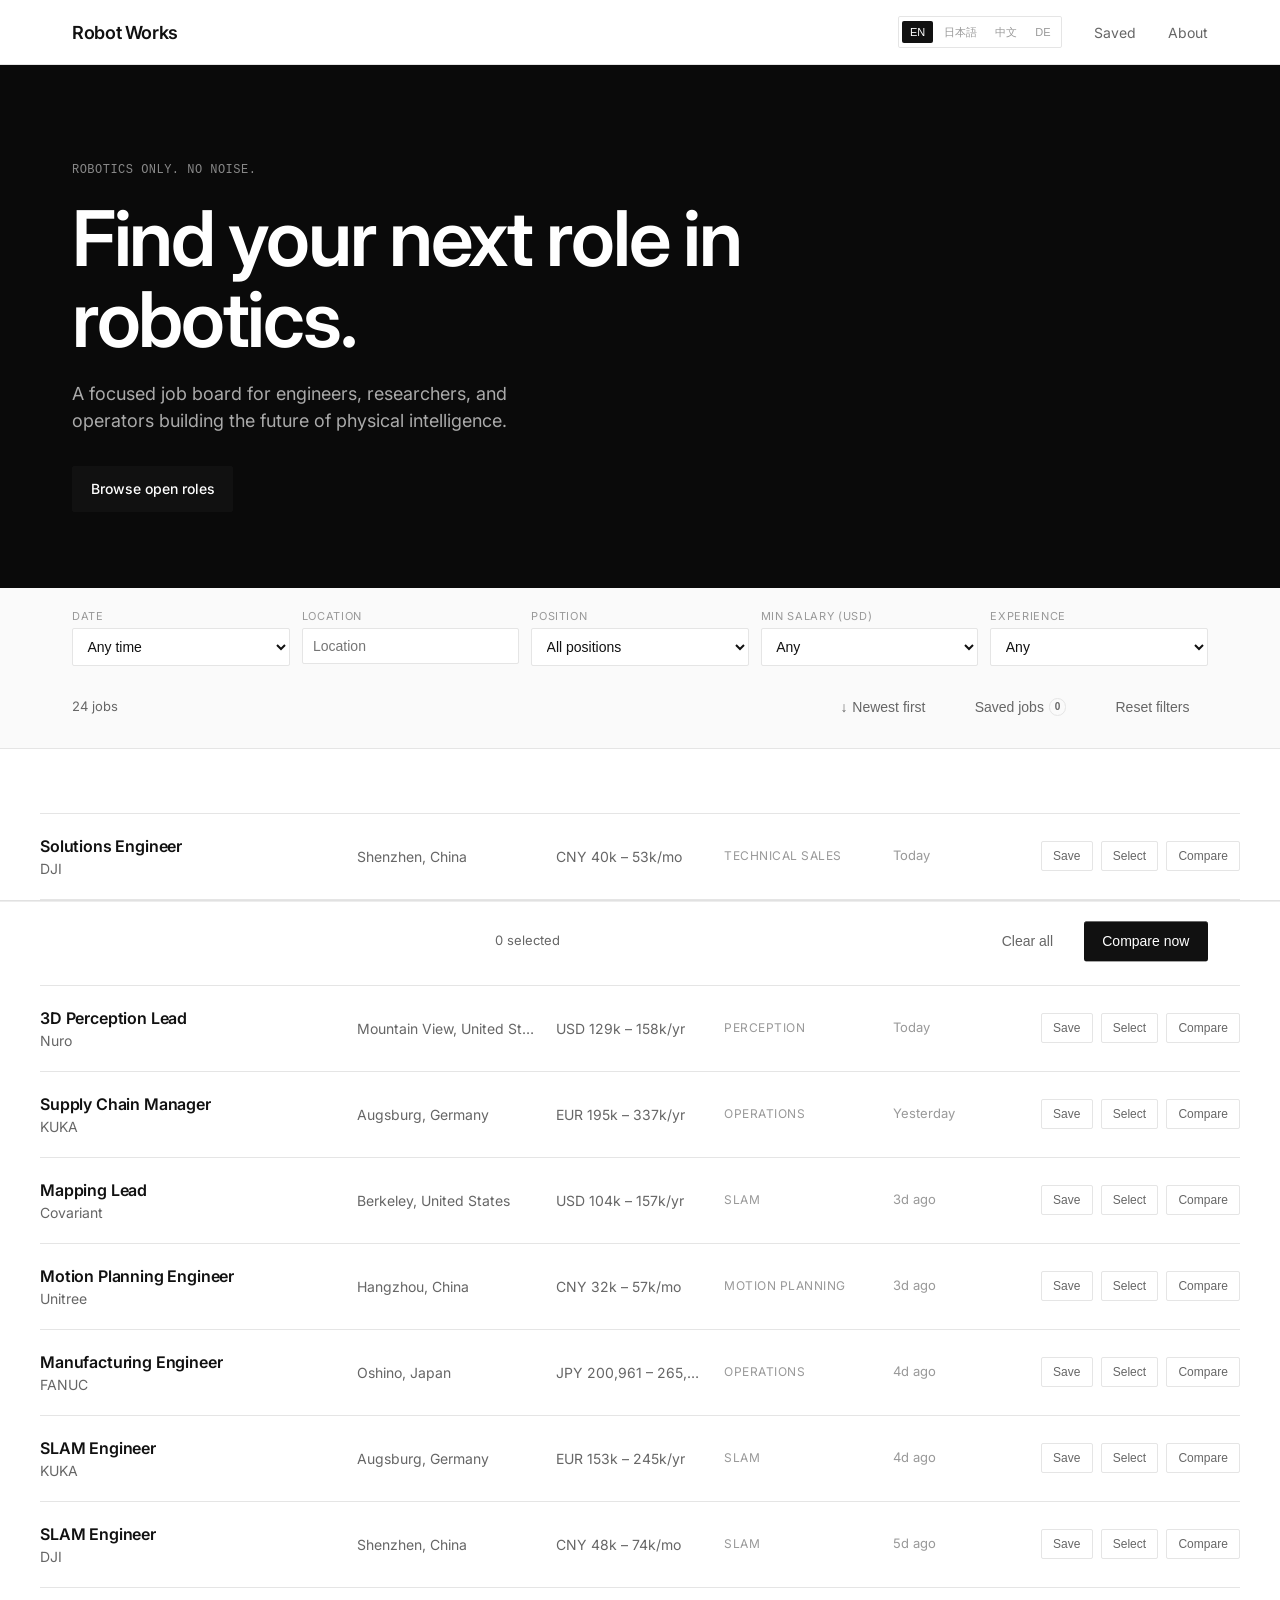
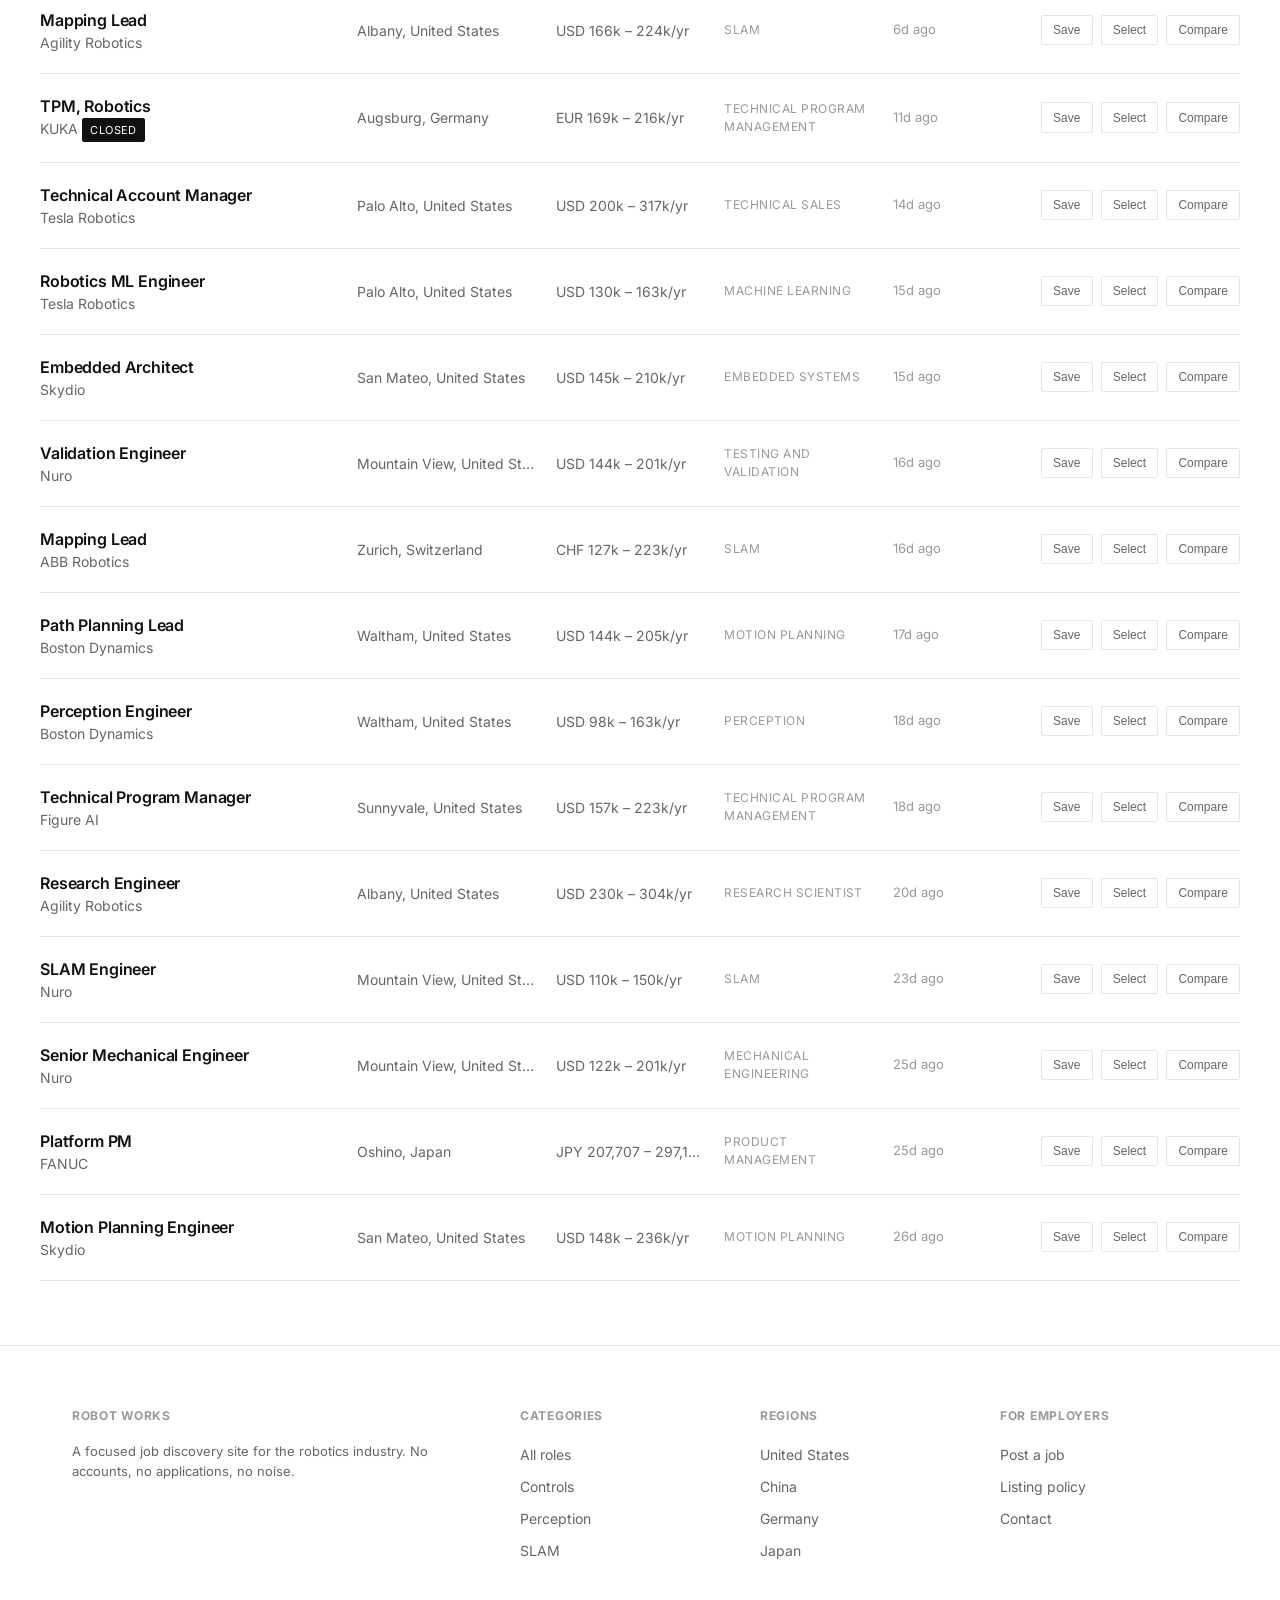
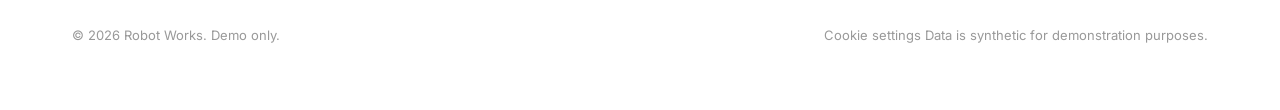
==== commit 4b7db60b: "Add analytics backend, saved page, consent banner" ====
--- a/index.html
+++ b/index.html
@@ -4,6 +4,7 @@
   <meta name="viewport" content="width=device-width, initial-scale=1.0">
   <title>Robot Works — Robotics Industry Job Board</title>
   <meta name="description" content="Find and compare open roles across robotics companies and research labs.">
+  <meta name="rb-api" content="">
   <link rel="preconnect" href="https://fonts.googleapis.com">
   <link rel="preconnect" href="https://fonts.gstatic.com" crossorigin="">
   <link href="https://fonts.googleapis.com/css2?family=Inter:wght@400;500;600&amp;display=swap" rel="stylesheet">
@@ -23,6 +24,7 @@
         <a href="compare.html" class="compare-chip hidden" id="compare-chip" title="Compare selected jobs">
           <span data-i18n="nav_compare">nav_compare</span> <span class="count">0</span>
         </a>
+        <a href="saved.html" class="nav-link" data-i18n="nav_saved">Saved</a>
         <a href="#footer" class="nav-link" data-i18n="nav_about">About</a>
       </nav>
     </div>
@@ -41,6 +43,7 @@
 
   <section class="search-bar">
     <div class="container">
+      <input type="hidden" id="filter-company" value="">
       <div class="search-row">
         <div class="filter">
           <label for="filter-date" data-i18n="filter_date">filter_date</label>
@@ -528,13 +531,15 @@
       </div>
       <div class="footer-bottom" style="position: relative;">
         <span data-i18n="footer_demo">footer_demo</span>
-        <span data-i18n="footer_data">footer_data</span>
+        <span>
+          <a href="#" data-rb-cookie data-i18n="cookie_settings">Cookie settings</a>
+          <span data-i18n="footer_data">footer_data</span>
+        </span>
       </div>
     </div>
   </footer>
 
-  <script src="js/app.js"></script>
-
-
+  <script src="js/analytics.js?v=20261029"></script>
+  <script src="js/app.js?v=20261029"></script>
 
 </body></html>
--- a/css/style.css
+++ b/css/style.css
@@ -984,3 +984,18 @@
     display: none;
   }
 }
+
+/* ── Saved page ──────────────────────────────────────── */
+.saved-hero { padding: 2rem 0 1.5rem; }
+.back-link { font-size: 0.875rem; color: var(--ink-secondary); display: inline-block; margin-bottom: 1rem; }
+.saved-title { font-size: 2.25rem; font-weight: 600; letter-spacing: -0.03em; margin-bottom: 0.5rem; }
+.saved-subtitle { font-size: 0.95rem; }
+.saved-section { margin-top: 2.5rem; }
+.saved-heading { font-size: 0.8125rem; font-family: var(--mono, monospace); letter-spacing: 0.08em; text-transform: uppercase; color: var(--ink-tertiary); margin-bottom: 1rem; padding-bottom: 0.5rem; border-bottom: 1px solid var(--border); }
+.saved-empty { font-size: 0.875rem; padding: 1rem 0; }
+
+.company-list { display: grid; grid-template-columns: repeat(auto-fill, minmax(280px, 1fr)); gap: 0.75rem; }
+.company-row { display: flex; align-items: center; justify-content: space-between; gap: 1rem; padding: 1rem 1.25rem; border: 1px solid var(--border); border-radius: 2px; background: var(--surface); }
+.company-name { font-weight: 600; font-size: 0.95rem; }
+.company-meta { margin-top: 0.25rem; }
+.company-actions { display: flex; gap: 0.5rem; flex-shrink: 0; }
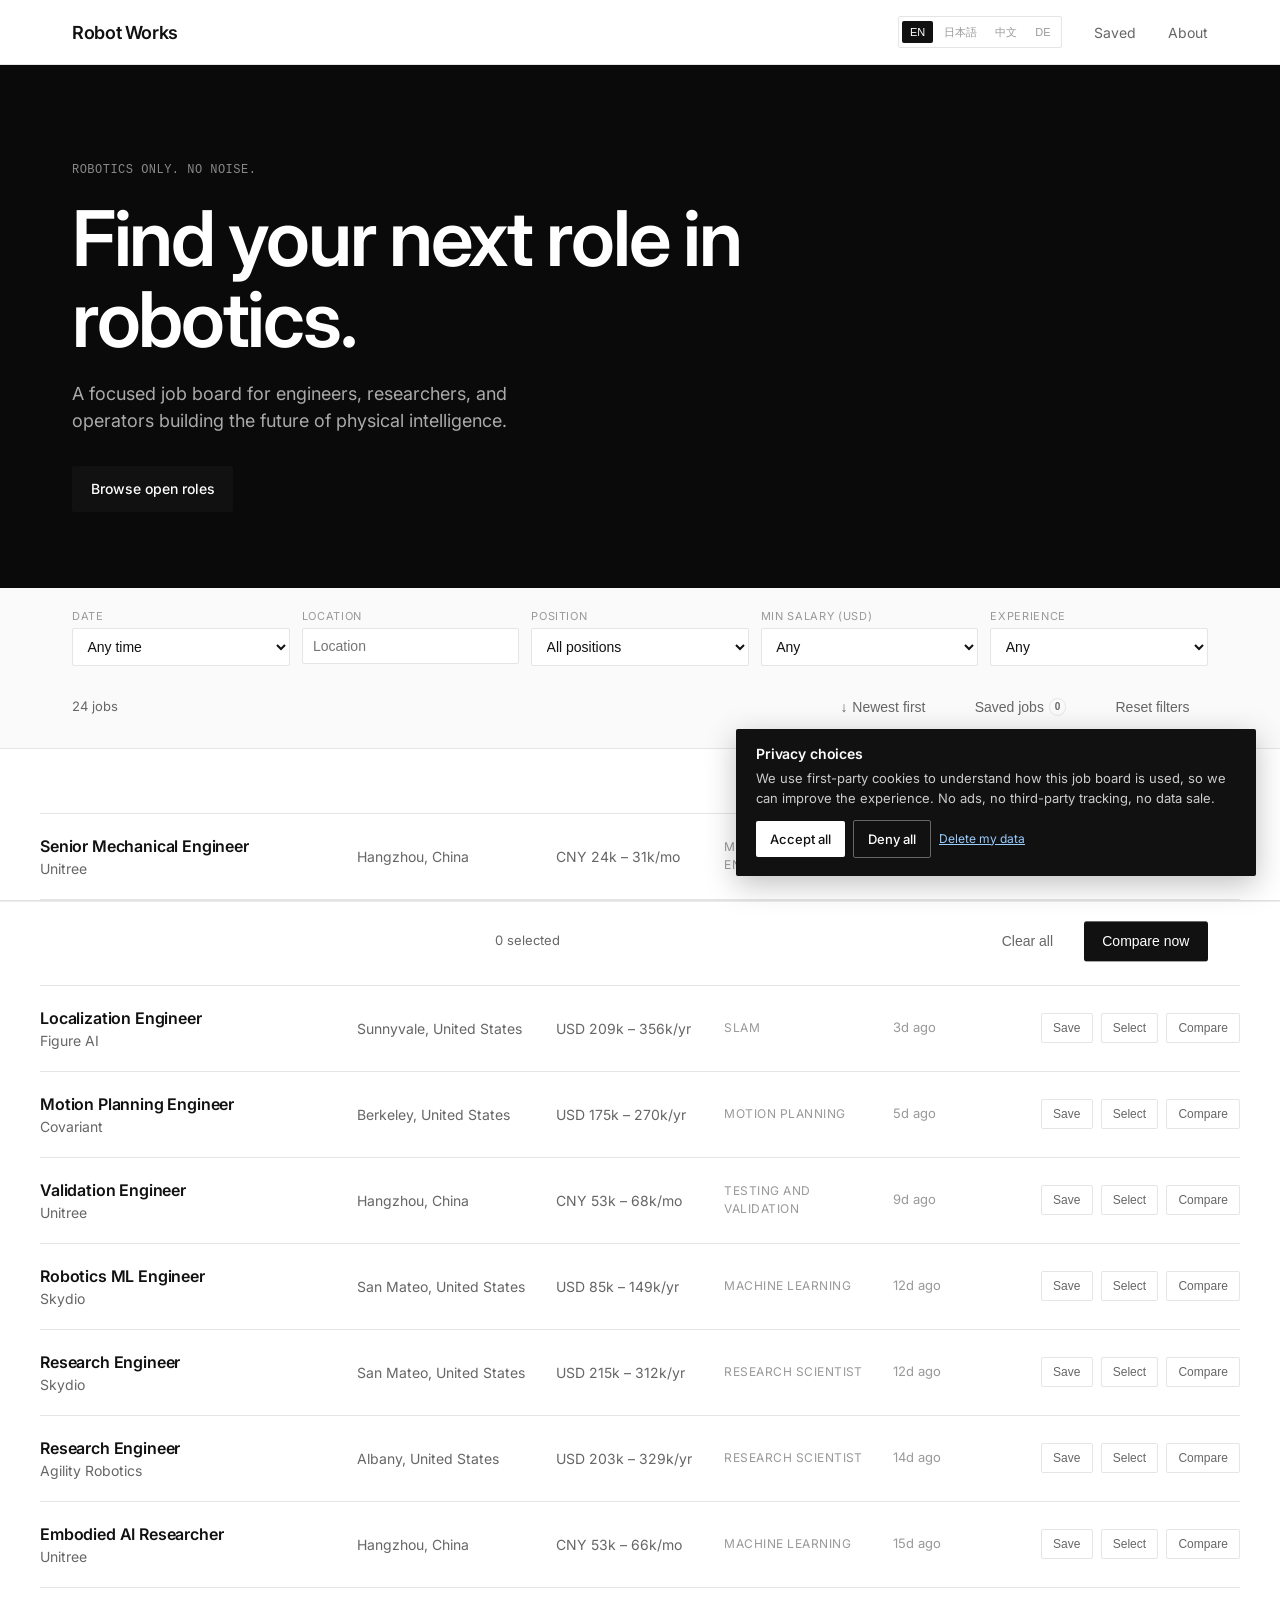
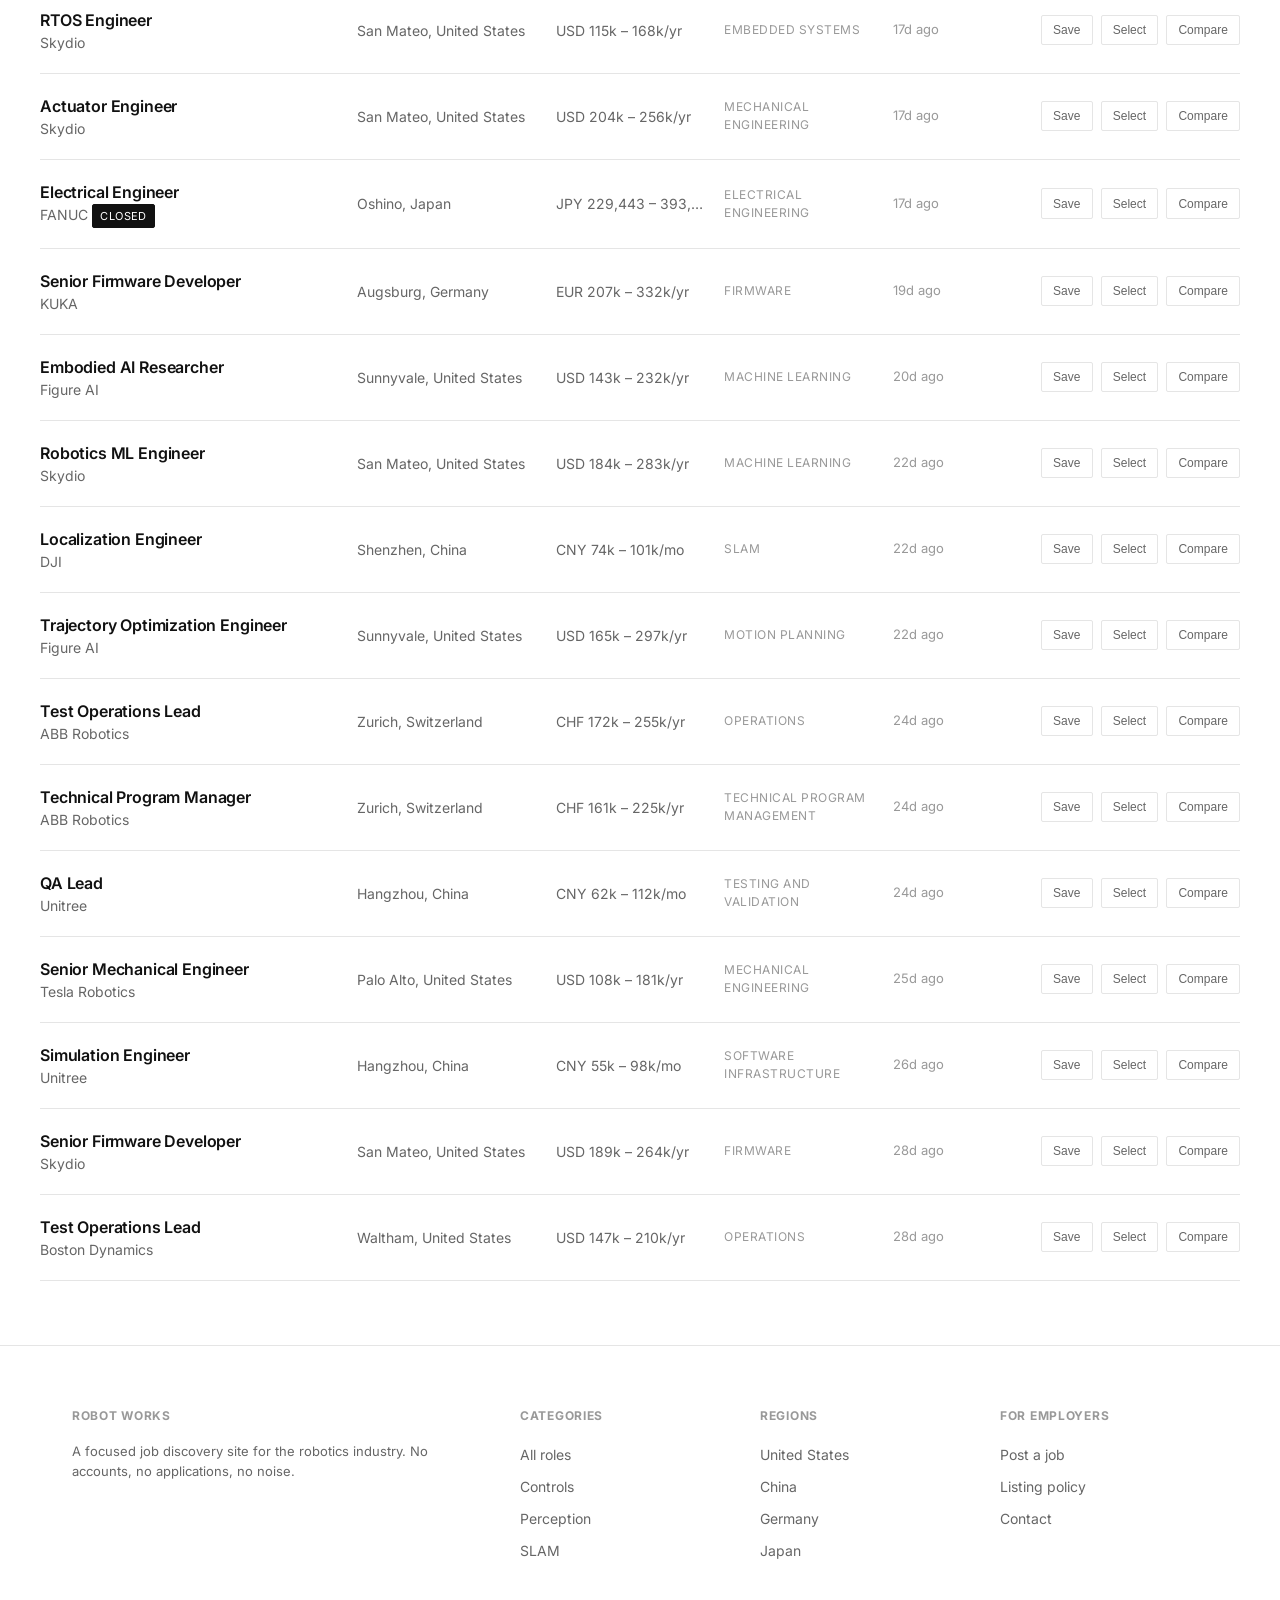
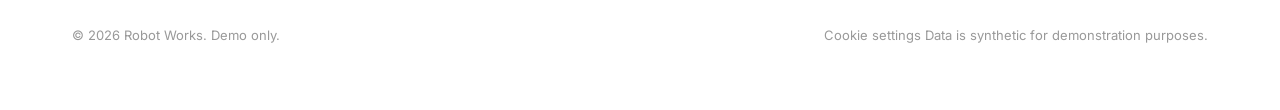
==== commit e330aa8f: "Add files via upload" ====
--- a/index.html
+++ b/index.html
@@ -4,7 +4,7 @@
   <meta name="viewport" content="width=device-width, initial-scale=1.0">
   <title>Robot Works — Robotics Industry Job Board</title>
   <meta name="description" content="Find and compare open roles across robotics companies and research labs.">
-  <meta name="rb-api" content="">
+  <meta name="rb-api" content="https://robot-works-analytics.jingxian021.workers.dev">
   <link rel="preconnect" href="https://fonts.googleapis.com">
   <link rel="preconnect" href="https://fonts.gstatic.com" crossorigin="">
   <link href="https://fonts.googleapis.com/css2?family=Inter:wght@400;500;600&amp;display=swap" rel="stylesheet">
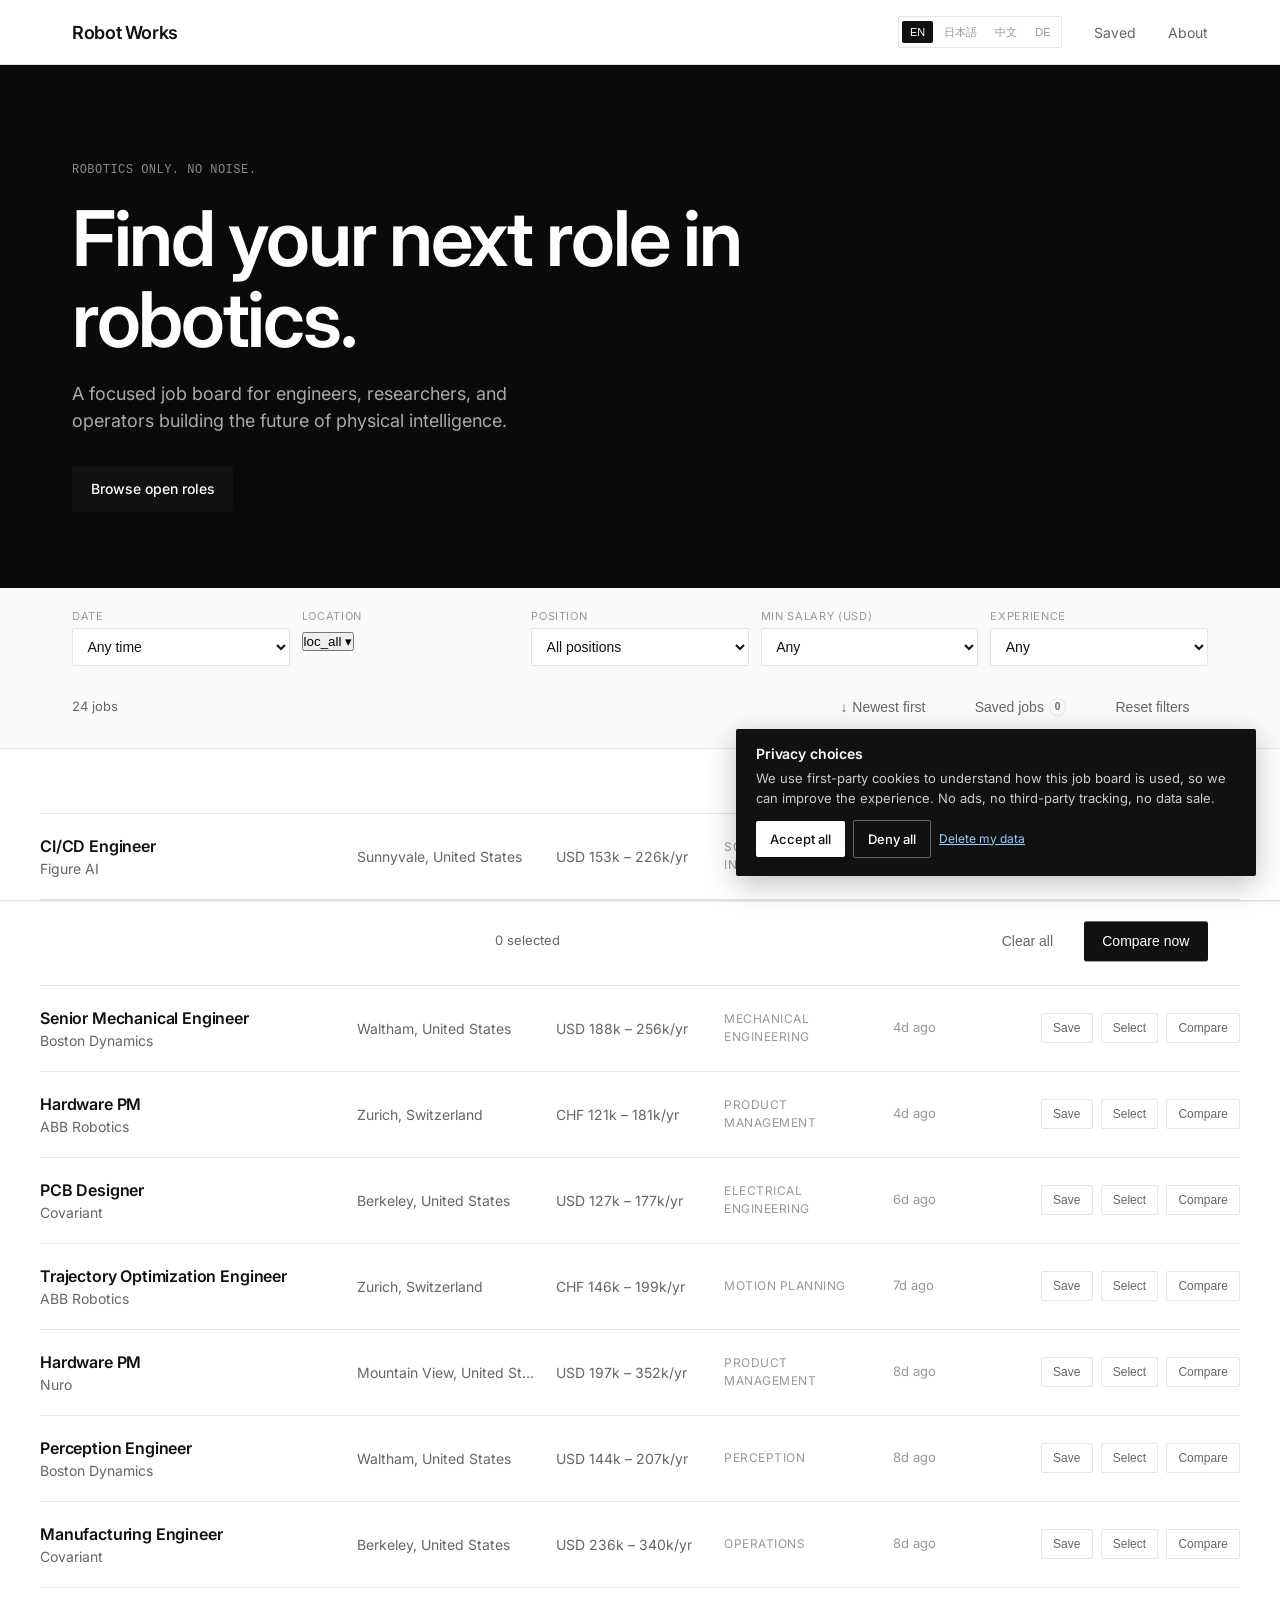
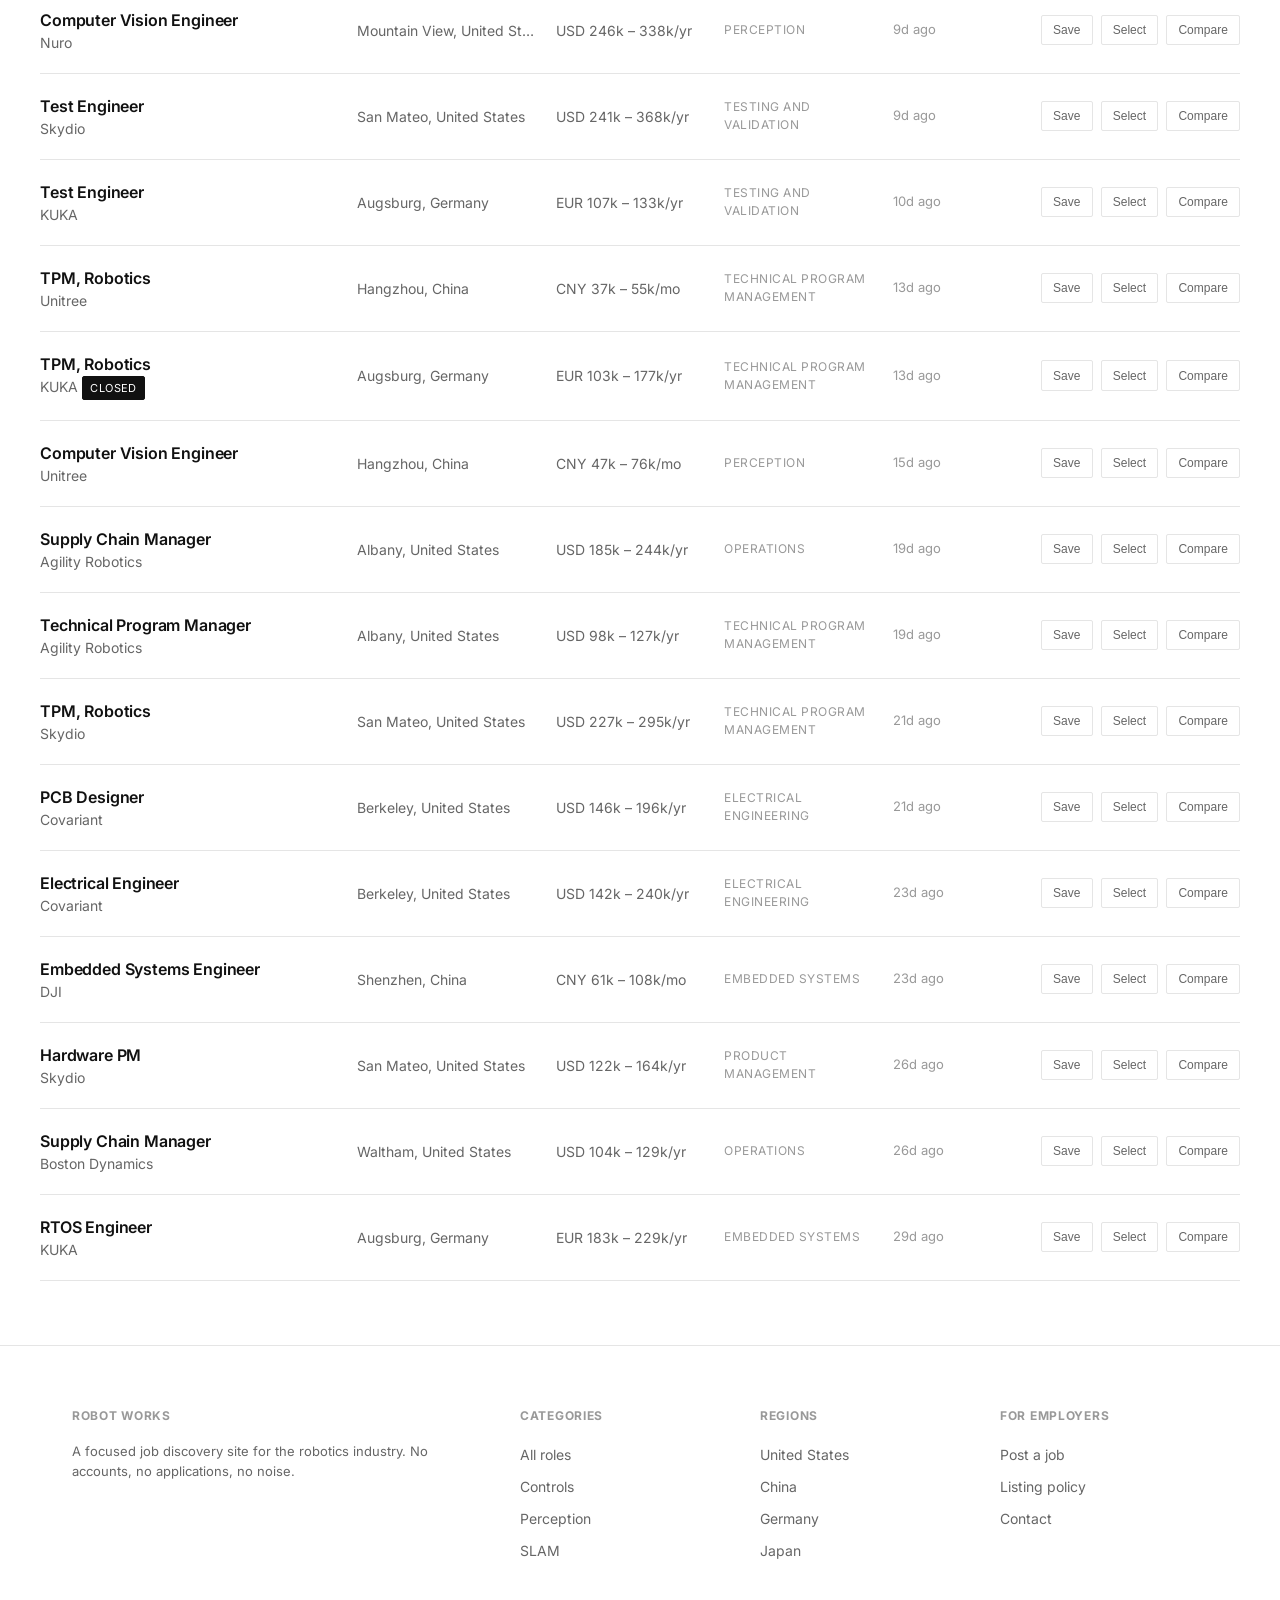
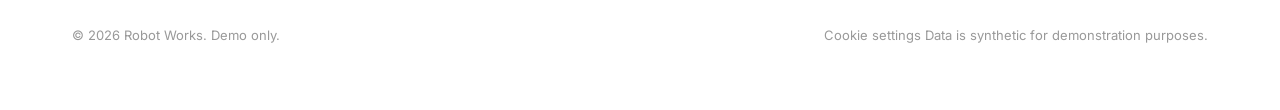
==== commit 5400cc93: "Add files via upload" ====
--- a/index.html
+++ b/index.html
@@ -8,7 +8,7 @@
   <link rel="preconnect" href="https://fonts.googleapis.com">
   <link rel="preconnect" href="https://fonts.gstatic.com" crossorigin="">
   <link href="https://fonts.googleapis.com/css2?family=Inter:wght@400;500;600&amp;display=swap" rel="stylesheet">
-  <link rel="stylesheet" href="css/style.css">
+  <link rel="stylesheet" href="css/style.css?v=20261031">
 </head>
 <body data-page="home">
   <header class="header">
@@ -54,8 +54,14 @@
           </select>
         </div>
         <div class="filter">
-          <label for="filter-location" data-i18n="filter_location">filter_location</label>
-          <input type="text" id="filter-location" data-i18n-ph="filter_location" placeholder="Location">
+          <label for="filter-location-btn" data-i18n="filter_location">filter_location</label>
+          <div class="multi-select" id="filter-location">
+            <button type="button" class="multi-btn" id="filter-location-btn" aria-haspopup="true" aria-expanded="false">
+              <span class="multi-label" data-i18n="loc_all">loc_all</span>
+              <span class="multi-caret" aria-hidden="true">▾</span>
+            </button>
+            <div class="multi-panel" id="filter-location-panel"></div>
+          </div>
         </div>
         <div class="filter">
           <label for="filter-position" data-i18n="filter_position">filter_position</label>
@@ -539,7 +545,7 @@
     </div>
   </footer>
 
-  <script src="js/analytics.js?v=20261029"></script>
-  <script src="js/app.js?v=20261029"></script>
+  <script src="js/analytics.js?v=20261031"></script>
+  <script src="js/app.js?v=20261031"></script>
 
 </body></html>
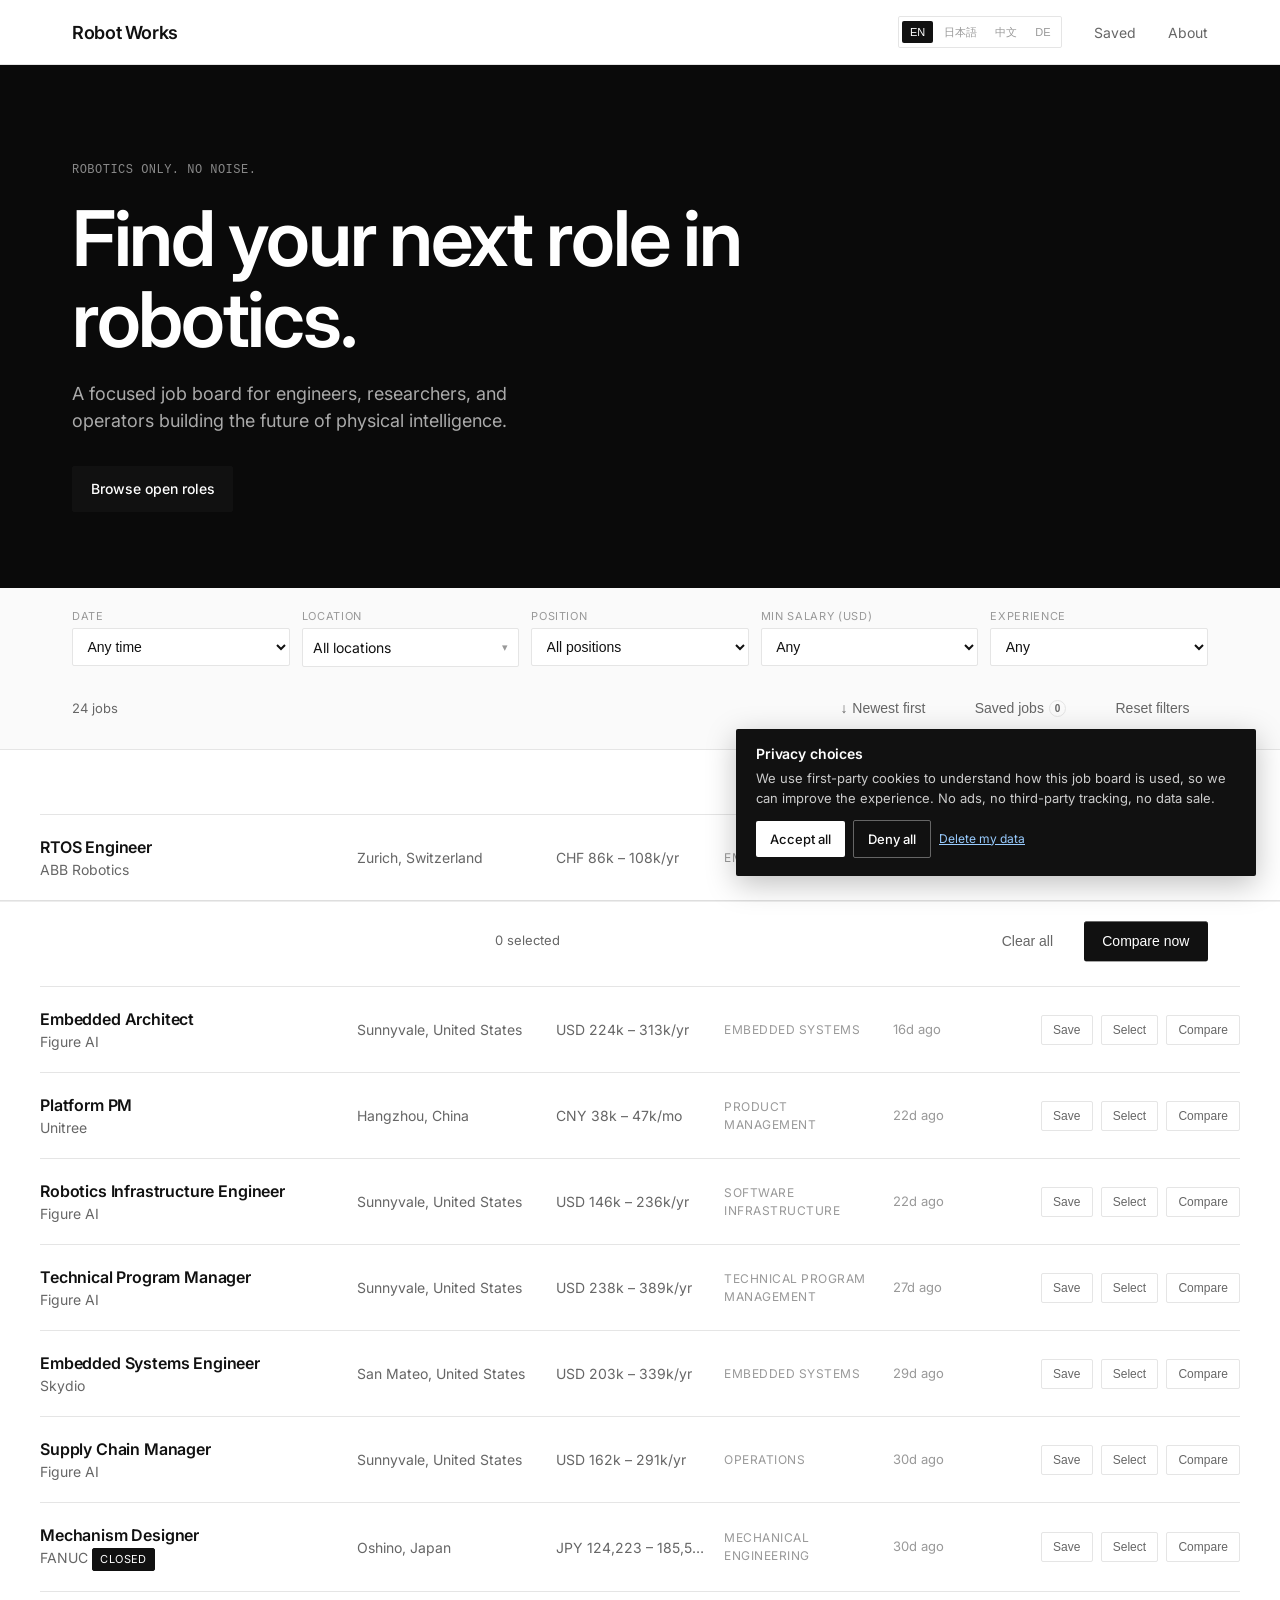
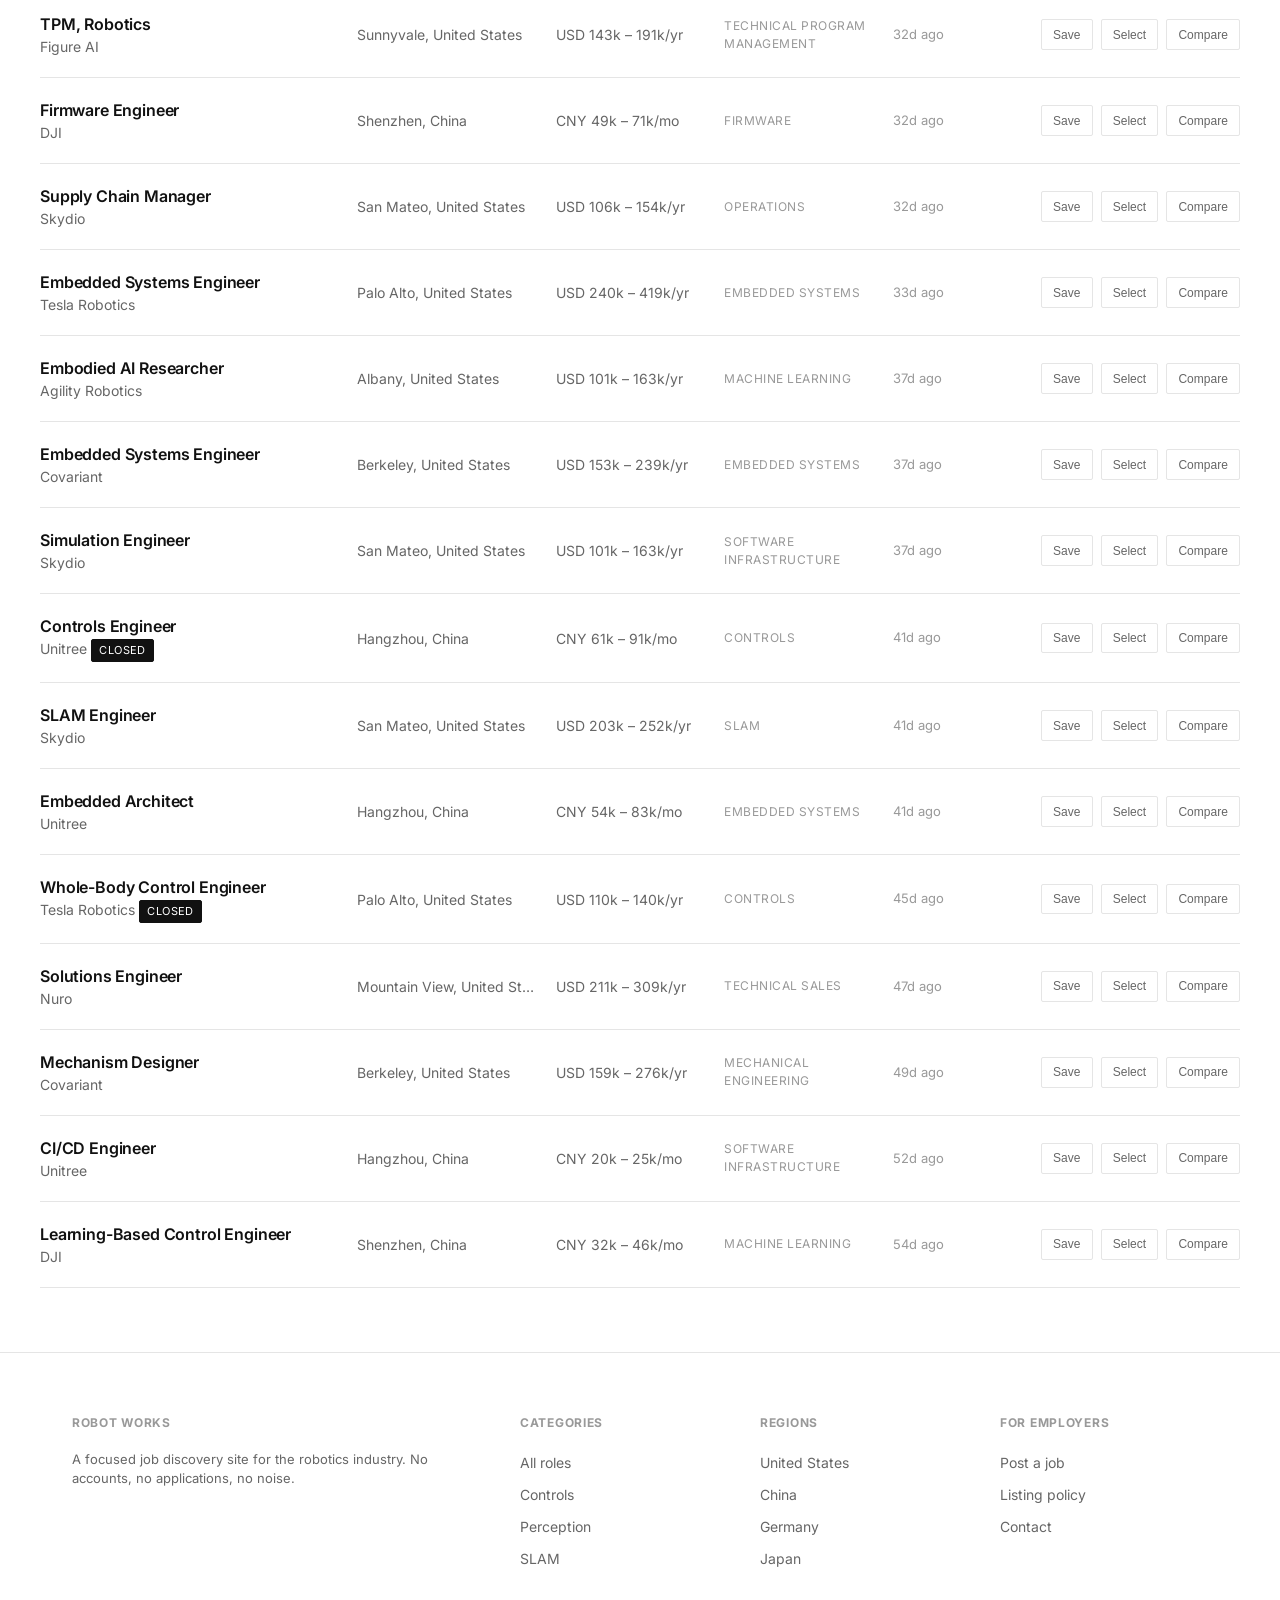
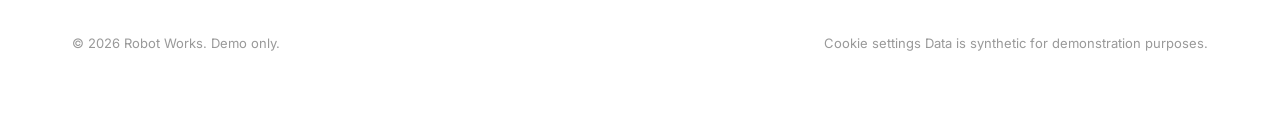
==== commit 306eb2d5: "Add files via upload" ====
--- a/index.html
+++ b/index.html
@@ -8,7 +8,7 @@
   <link rel="preconnect" href="https://fonts.googleapis.com">
   <link rel="preconnect" href="https://fonts.gstatic.com" crossorigin="">
   <link href="https://fonts.googleapis.com/css2?family=Inter:wght@400;500;600&amp;display=swap" rel="stylesheet">
-  <link rel="stylesheet" href="css/style.css?v=20261031">
+  <link rel="stylesheet" href="css/style.css?v=20261031b">
 </head>
 <body data-page="home">
   <header class="header">
@@ -545,7 +545,7 @@
     </div>
   </footer>
 
-  <script src="js/analytics.js?v=20261031"></script>
-  <script src="js/app.js?v=20261031"></script>
+  <script src="js/analytics.js?v=20261031b"></script>
+  <script src="js/app.js?v=20261031b"></script>
 
 </body></html>
--- a/css/style.css
+++ b/css/style.css
@@ -363,6 +363,115 @@
   border-color: var(--ink);
 }
 
+/* Multi-select dropdown (location) — flat hairline style */
+
+.multi-select {
+  position: relative;
+}
+
+.multi-btn {
+  width: 100%;
+  display: flex;
+  align-items: center;
+  justify-content: space-between;
+  gap: 0.5rem;
+  padding: 0.55rem 0.65rem;
+  font-family: inherit;
+  font-size: 0.875rem;
+  font-weight: 400;
+  line-height: 1.4;
+  text-align: left;
+  border: 1px solid var(--border);
+  border-radius: var(--radius);
+  background: var(--bg);
+  color: var(--ink);
+  cursor: pointer;
+}
+
+.multi-btn:focus {
+  outline: none;
+  border-color: var(--ink);
+}
+
+.multi-btn.has-value {
+  border-color: var(--ink);
+  font-weight: 500;
+}
+
+.multi-btn .multi-label {
+  overflow: hidden;
+  text-overflow: ellipsis;
+  white-space: nowrap;
+}
+
+.multi-btn .multi-caret {
+  flex: none;
+  font-size: 0.6875rem;
+  line-height: 1;
+  color: var(--ink-tertiary);
+}
+
+.multi-select.open .multi-btn {
+  border-color: var(--ink);
+}
+
+.multi-panel {
+  display: none;
+  position: absolute;
+  top: calc(100% + 4px);
+  left: 0;
+  right: 0;
+  max-height: 240px;
+  overflow-y: auto;
+  padding: 0.25rem;
+  background: var(--bg);
+  border: 1px solid #eaeaea;
+  border-radius: 8px;
+  box-shadow: 0 2px 8px rgba(0, 0, 0, 0.04);
+  z-index: 60;
+}
+
+.multi-select.open .multi-panel {
+  display: block;
+}
+
+.multi-panel .multi-option {
+  display: flex;
+  align-items: center;
+  gap: 0.625rem;
+  padding: 0.5rem;
+  font-size: 0.8125rem;
+  font-weight: 400;
+  line-height: 1.4;
+  text-transform: none;
+  letter-spacing: normal;
+  color: var(--ink);
+  cursor: pointer;
+  border-radius: 4px;
+}
+
+.multi-panel .multi-option:hover {
+  background: #f7f6f3;
+}
+
+.multi-panel .multi-option input {
+  flex: none;
+  width: 15px;
+  height: 15px;
+  margin: 0;
+  padding: 0;
+  border: none;
+  border-radius: 0;
+  background: none;
+  accent-color: var(--ink);
+}
+
+.multi-panel .multi-option span {
+  flex: 1;
+  min-width: 0;
+  text-align: left;
+}
+
 .search-meta {
   display: flex;
   align-items: center;
